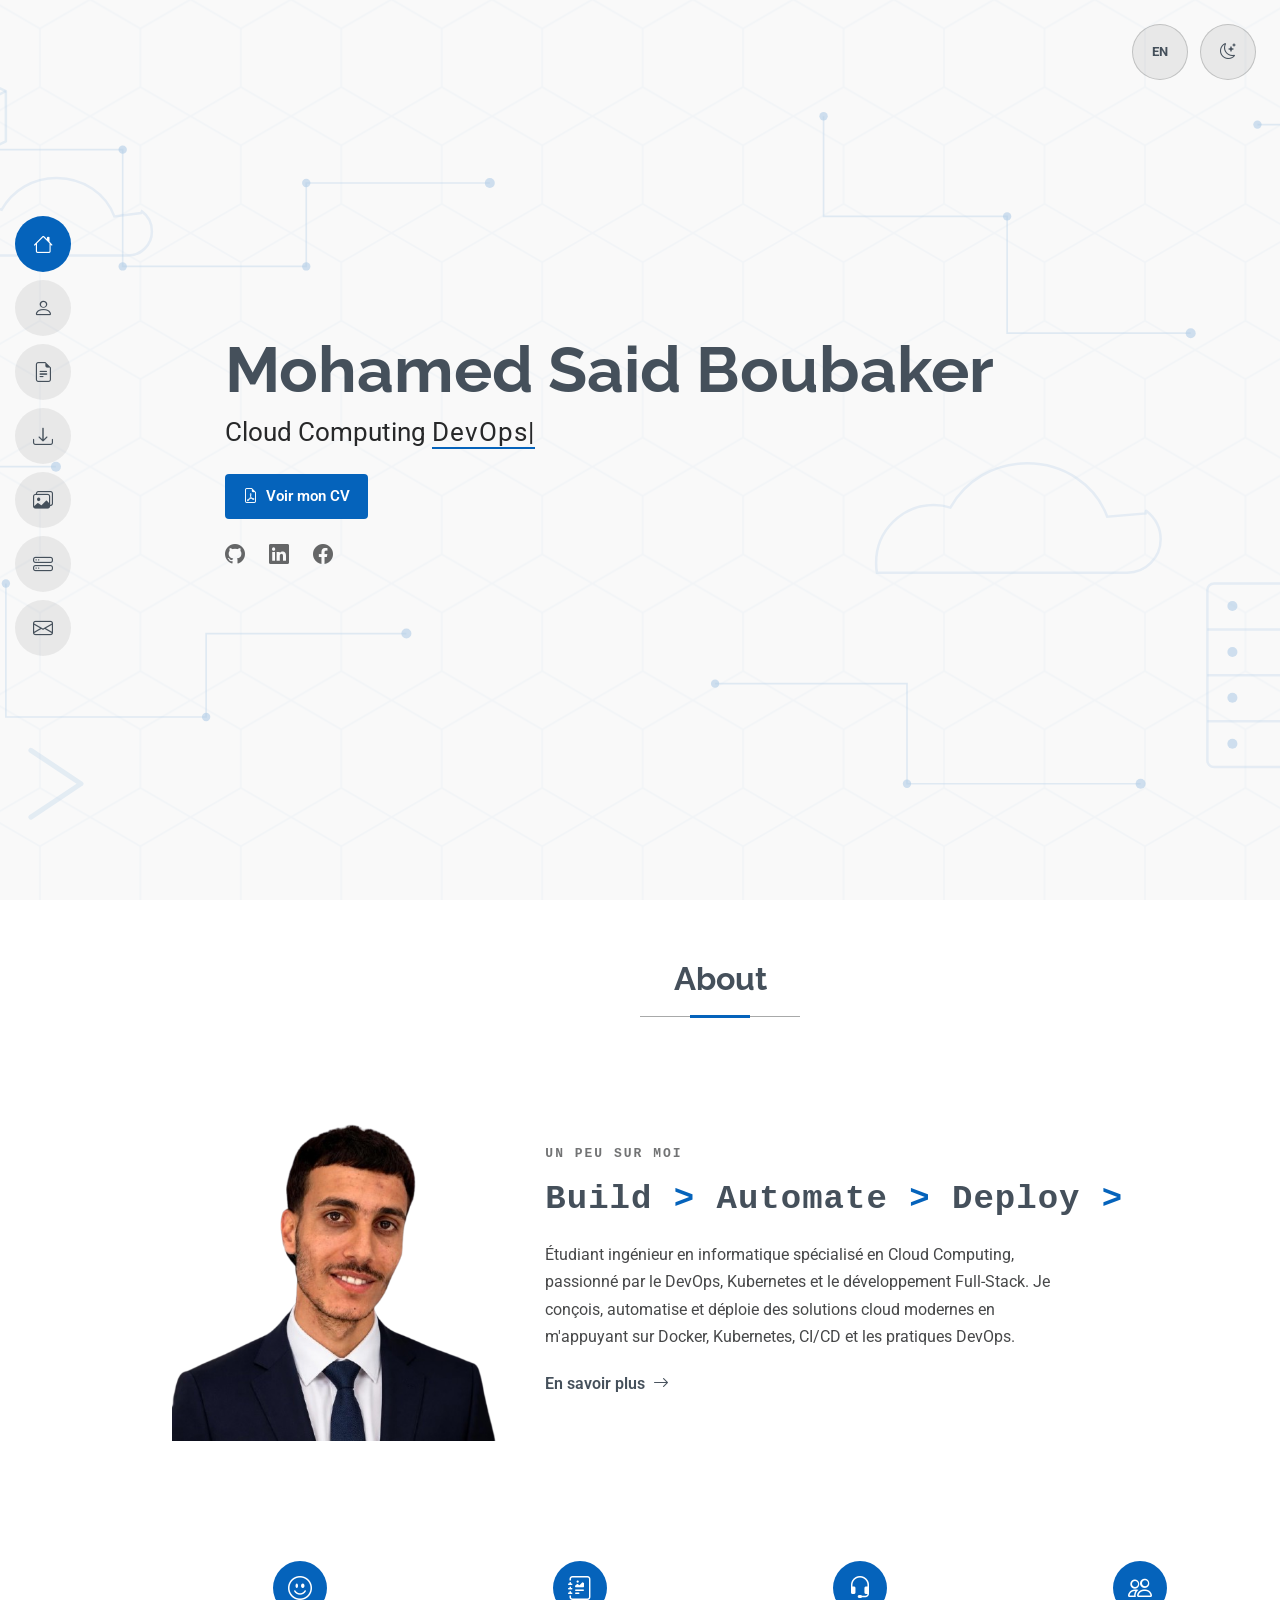
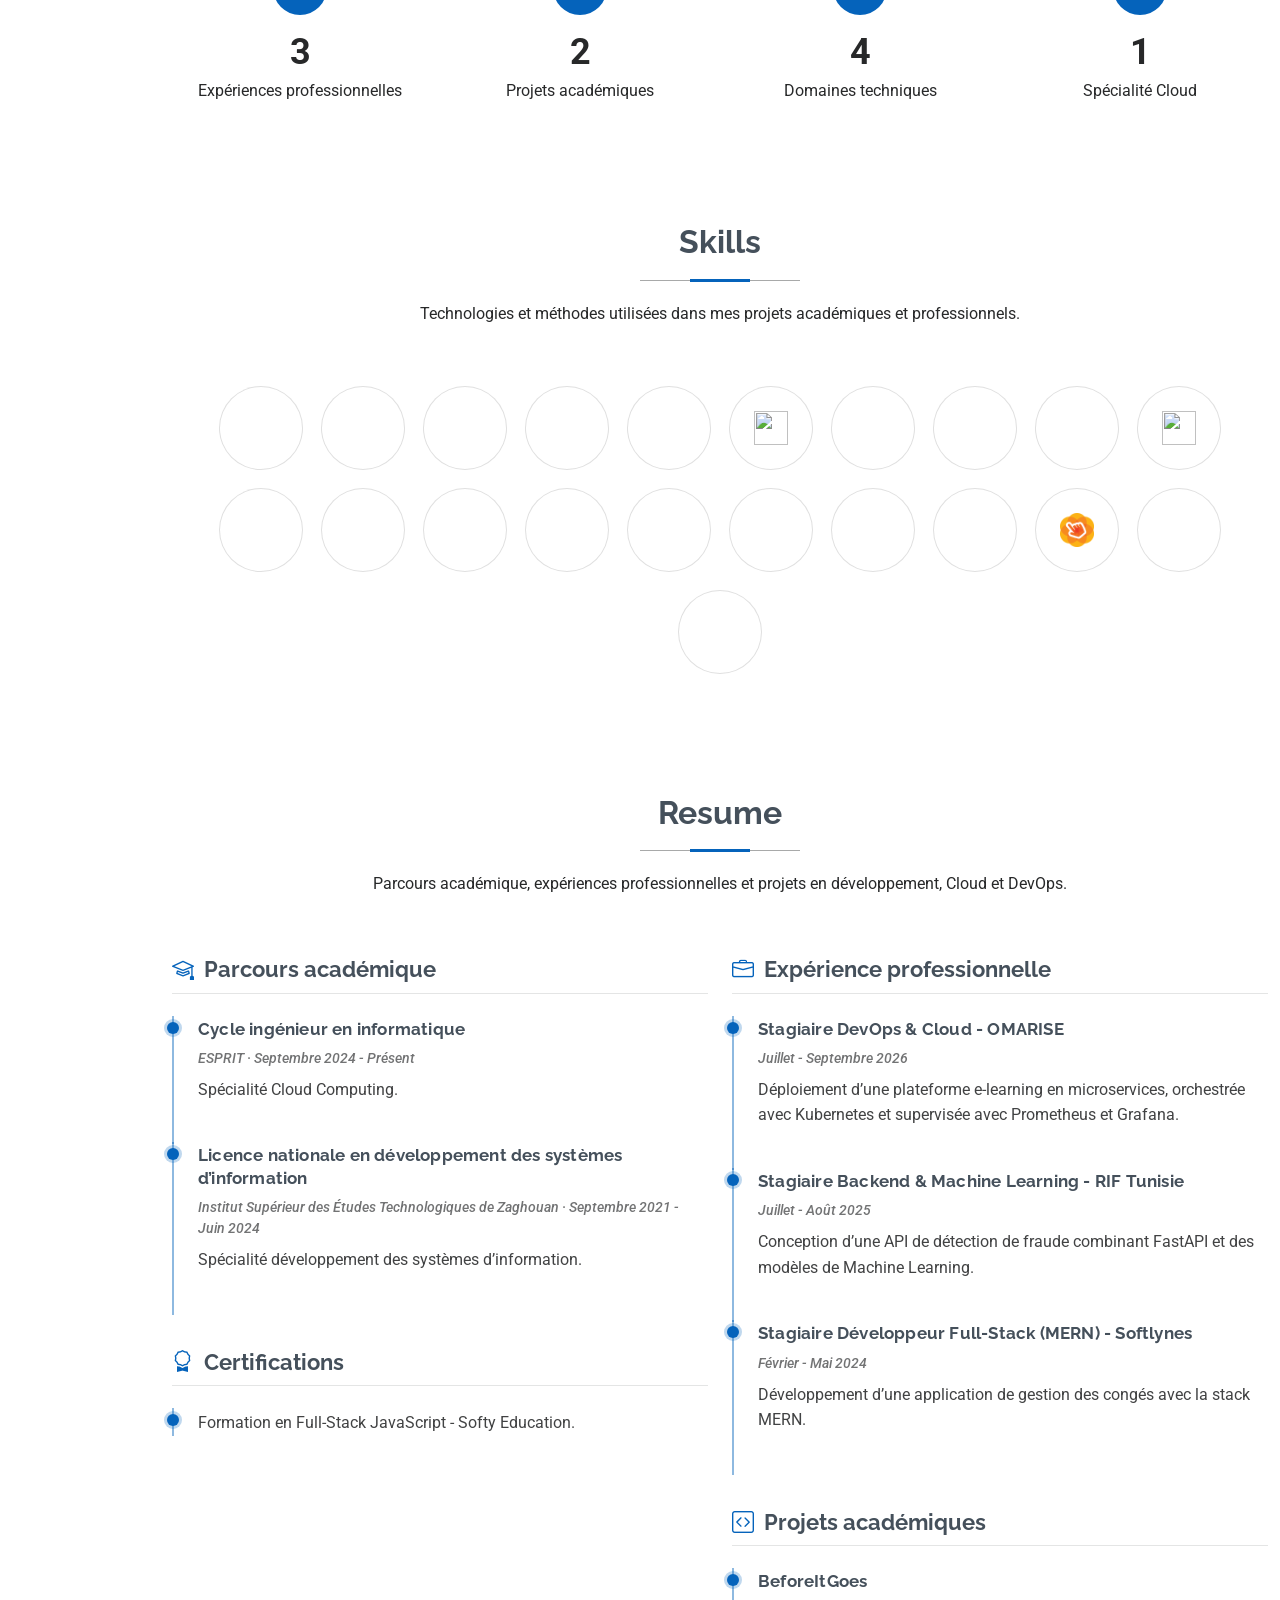
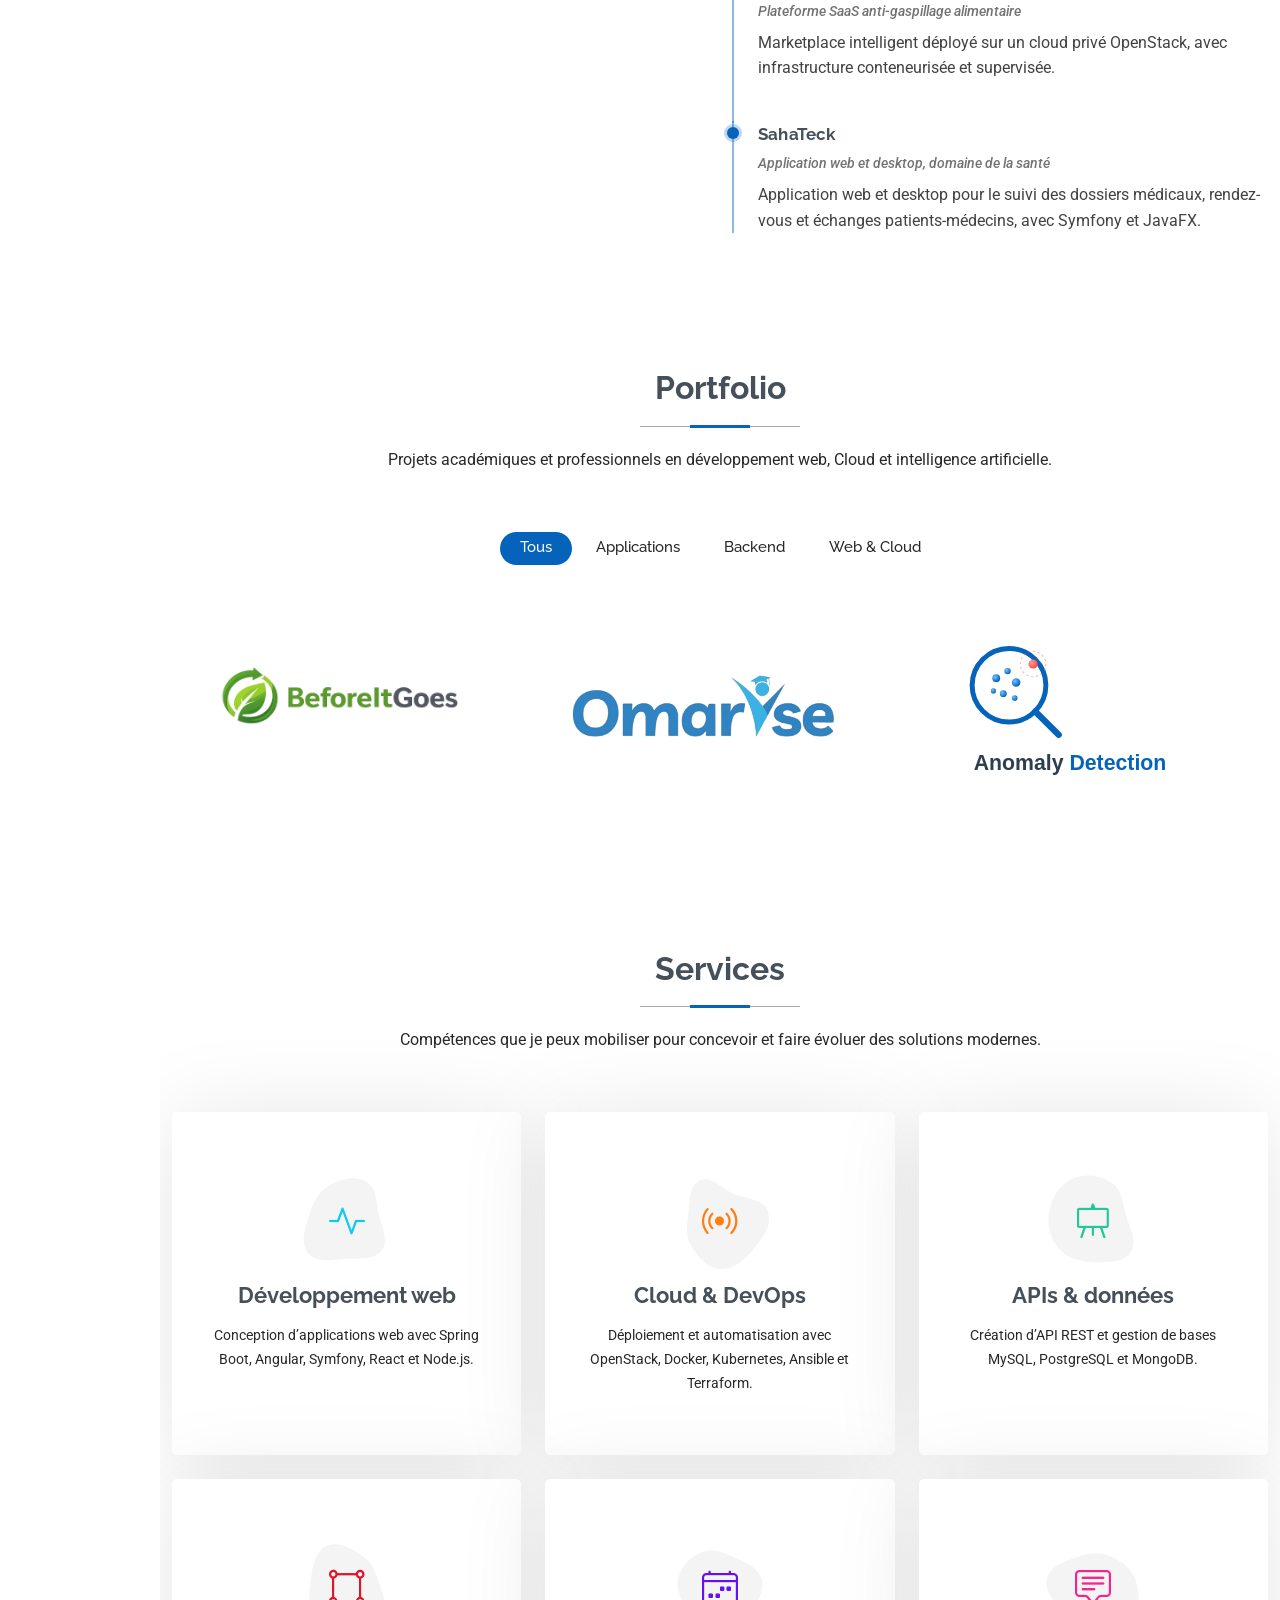
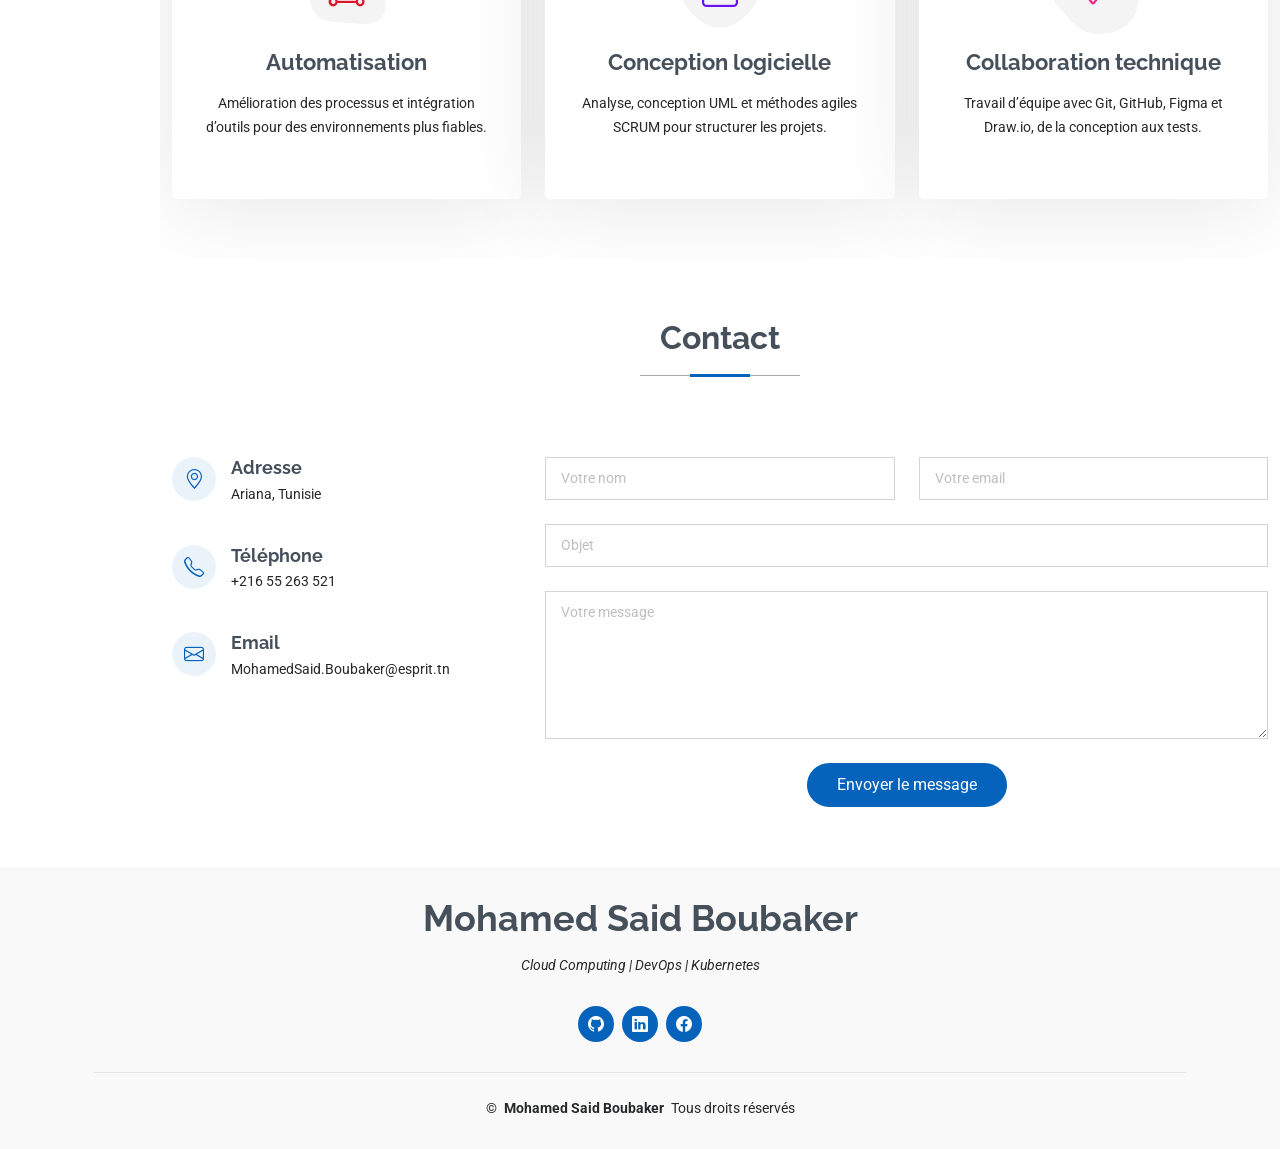
==== index.html @ f9813e0f "Initial portfolio" ====
<!DOCTYPE html>
<html lang="fr">

<head>
  <meta charset="utf-8">
  <meta content="width=device-width, initial-scale=1.0" name="viewport">
  <title>Mohamed Said Boubaker - Cloud Computing &amp; DevOps</title>
  <meta content="" name="description">
  <meta content="" name="keywords">

  <!-- Favicons -->
  <link href="assets/img/favicon.png" rel="icon">
  <link href="assets/img/apple-touch-icon.png" rel="apple-touch-icon">

  <!-- Fonts -->
  <link href="https://fonts.googleapis.com" rel="preconnect">
  <link href="https://fonts.gstatic.com" rel="preconnect" crossorigin>
  <link href="https://fonts.googleapis.com/css2?family=Roboto:ital,wght@0,100;0,300;0,400;0,500;0,700;0,900;1,100;1,300;1,400;1,500;1,700;1,900&family=Poppins:ital,wght@0,100;0,200;0,300;0,400;0,500;0,600;0,700;0,800;0,900;1,100;1,200;1,300;1,400;1,500;1,600;1,700;1,800;1,900&family=Raleway:ital,wght@0,100;0,200;0,300;0,400;0,500;0,600;0,700;0,800;0,900;1,100;1,200;1,300;1,400;1,500;1,600;1,700;1,800;1,900&display=swap" rel="stylesheet">

  <!-- Vendor CSS Files -->
  <link href="assets/vendor/bootstrap/css/bootstrap.min.css" rel="stylesheet">
  <link href="assets/vendor/bootstrap-icons/bootstrap-icons.css" rel="stylesheet">
  <link href="assets/vendor/aos/aos.css" rel="stylesheet">
  <link href="assets/vendor/glightbox/css/glightbox.min.css" rel="stylesheet">
  <link href="https://cdn.jsdelivr.net/gh/devicons/devicon@latest/devicon.min.css" rel="stylesheet">

  <!-- Main CSS File -->
  <link href="assets/css/main.css" rel="stylesheet">

  <!-- =======================================================
  * Template Name: MyResume
  * Template URL: https://bootstrapmade.com/free-html-bootstrap-template-my-resume/
  * Updated: Jun 29 2024 with Bootstrap v5.3.3
  * Author: BootstrapMade.com
  * License: https://bootstrapmade.com/license/
  ======================================================== -->
</head>

<body class="index-page">

  <header id="header" class="header d-flex flex-column justify-content-center">

    <i class="header-toggle d-xl-none bi bi-list"></i>

    <nav id="navmenu" class="navmenu">
      <ul>
        <li><button class="lang-toggle" type="button" aria-label="Switch to English" title="Switch to English">EN</button></li>
        <li><button class="theme-toggle" type="button" aria-label="Activer le mode sombre" title="Mode sombre"><i class="bi bi-moon-stars"></i></button></li>
        <li><a href="#hero" class="active"><i class="bi bi-house navicon"></i><span data-i18n="nav.home">Home</span></a></li>
        <li><a href="#about"><i class="bi bi-person navicon"></i><span data-i18n="nav.about">About</span></a></li>
        <li><a href="#resume"><i class="bi bi-file-earmark-text navicon"></i><span data-i18n="nav.resume">Resume</span></a></li>
        <li><a href="assets/CV-Mohamed-Said-Boubaker.pdf" target="_blank" rel="noopener" aria-label="Ouvrir le CV" data-i18n-aria-label="nav.cv.aria"><i class="bi bi-download navicon"></i><span data-i18n="nav.cv">Mon CV</span></a></li>
        <li><a href="#portfolio"><i class="bi bi-images navicon"></i><span data-i18n="nav.portfolio">Portfolio</span></a></li>
        <li><a href="#services"><i class="bi bi-hdd-stack navicon"></i><span data-i18n="nav.services">Services</span></a></li>
        <li><a href="#contact"><i class="bi bi-envelope navicon"></i><span data-i18n="nav.contact">Contact</span></a></li>
      </ul>
    </nav>

  </header>

  <main class="main">

    <!-- Hero Section -->
    <section id="hero" class="hero section light-background">

      <img src="assets/img/hero-bg.svg" alt="">

      <div class="container" data-aos="zoom-out">
        <div class="row justify-content-center">
          <div class="col-lg-9">
            <h2>Mohamed Said Boubaker</h2>
            <p>Cloud Computing <span class="typed" data-typed-items="DevOps, Kubernetes, Automatisation des infrastructures, Développement web Full-Stack" data-typed-items-en="DevOps, Kubernetes, Infrastructure automation, Full-Stack web development">DevOps</span><span class="typed-cursor typed-cursor--blink" aria-hidden="true"></span></p>
            <a class="cv-link" href="assets/CV-Mohamed-Said-Boubaker.pdf" target="_blank" rel="noopener"><i class="bi bi-file-earmark-pdf"></i> <span data-i18n="hero.cv">Voir mon CV</span></a>
            <div class="social-links">
              <a href="https://github.com/Sa3id-Boubaker" aria-label="GitHub"><i class="bi bi-github"></i></a>
              <a href="https://linkedin.com/in/mohamed-said-boubaker-847859229/" aria-label="LinkedIn"><i class="bi bi-linkedin"></i></a>
              <a href="https://www.facebook.com/mhmd.s.yd.bwbkr/" aria-label="Facebook"><i class="bi bi-facebook"></i></a>
            </div>
          </div>
        </div>
      </div>

    </section><!-- /Hero Section -->

    <!-- About Section -->
    <section id="about" class="about section">

      <!-- Section Title -->
      <div class="container section-title" data-aos="fade-up">
        <h2>About</h2>
      </div><!-- End Section Title -->

      <div class="container" data-aos="fade-up" data-aos-delay="100">

        <div class="row gy-4 justify-content-center">
          <div class="col-lg-4">
            <div class="profile-photo-frame">
              <img src="assets/img/image-Sa3id-removebg-preview.png" class="img-fluid" alt="Mohamed Said Boubaker">
            </div>
          </div>
          <div class="col-lg-8 content">
            <span class="about-eyebrow" data-i18n="about.eyebrow">Un peu sur moi</span>
            <h2 class="hero-command">Build <span class="accent">&gt;</span> Automate <span class="accent">&gt;</span> Deploy <span class="accent">&gt;</span></h2>
            <p class="about-lead" data-i18n="about.lead">
             Étudiant ingénieur en informatique spécialisé en Cloud Computing, passionné par le DevOps, Kubernetes et le développement Full-Stack. Je conçois, automatise et déploie des solutions cloud modernes en m'appuyant sur Docker, Kubernetes, CI/CD et les pratiques DevOps.
            </p>
            <a class="about-more-link" href="#resume"><span data-i18n="about.more">En savoir plus</span> <i class="bi bi-arrow-right"></i></a>
          </div>
        </div>

      </div>

    </section><!-- /About Section -->

    <!-- Stats Section -->
    <section id="stats" class="stats section">

      <div class="container" data-aos="fade-up" data-aos-delay="100">

        <div class="row gy-4">

          <div class="col-lg-3 col-md-6 d-flex flex-column align-items-center">
            <i class="bi bi-emoji-smile"></i>
            <div class="stats-item">
              <span data-purecounter-start="0" data-purecounter-end="3" data-purecounter-duration="1" class="purecounter"></span>
              <p data-i18n="stats.experience">Expériences professionnelles</p>
            </div>
          </div><!-- End Stats Item -->

          <div class="col-lg-3 col-md-6 d-flex flex-column align-items-center">
            <i class="bi bi-journal-richtext"></i>
            <div class="stats-item">
              <span data-purecounter-start="0" data-purecounter-end="2" data-purecounter-duration="1" class="purecounter"></span>
              <p data-i18n="stats.projects">Projets académiques</p>
            </div>
          </div><!-- End Stats Item -->

          <div class="col-lg-3 col-md-6 d-flex flex-column align-items-center">
            <i class="bi bi-headset"></i>
            <div class="stats-item">
              <span data-purecounter-start="0" data-purecounter-end="4" data-purecounter-duration="1" class="purecounter"></span>
              <p data-i18n="stats.domains">Domaines techniques</p>
            </div>
          </div><!-- End Stats Item -->

          <div class="col-lg-3 col-md-6 d-flex flex-column align-items-center">
            <i class="bi bi-people"></i>
            <div class="stats-item">
              <span data-purecounter-start="0" data-purecounter-end="1" data-purecounter-duration="1" class="purecounter"></span>
              <p data-i18n="stats.specialty">Spécialité Cloud</p>
            </div>
          </div><!-- End Stats Item -->

        </div>

      </div>

    </section><!-- /Stats Section -->

    <!-- Skills Section -->
    <section id="skills" class="skills section">

      <!-- Section Title -->
      <div class="container section-title" data-aos="fade-up">
        <h2>Skills</h2>
        <p data-i18n="skills.subtitle">Technologies et méthodes utilisées dans mes projets académiques et professionnels.</p>
      </div><!-- End Section Title -->

      <div class="container" data-aos="fade-up" data-aos-delay="100">

        <div class="skills-cloud">
          <span class="skill-bubble" title="Docker"><i class="devicon-docker-plain colored"></i></span>
          <span class="skill-bubble" title="Kubernetes"><i class="devicon-kubernetes-plain colored"></i></span>
          <span class="skill-bubble" title="OpenStack"><i class="devicon-openstack-plain colored"></i></span>
          <span class="skill-bubble" title="Ansible"><i class="devicon-ansible-plain colored"></i></span>
          <span class="skill-bubble" title="Terraform"><i class="devicon-terraform-plain colored"></i></span>
          <span class="skill-bubble" title="Jenkins"><img src="https://cdn.jsdelivr.net/gh/devicons/devicon@latest/icons/jenkins/jenkins-original.svg" alt=""></span>
          <span class="skill-bubble" title="SonarQube"><i class="devicon-sonarqube-plain colored"></i></span>
          <span class="skill-bubble" title="Prometheus"><i class="devicon-prometheus-original colored"></i></span>
          <span class="skill-bubble" title="Grafana"><i class="devicon-grafana-plain colored"></i></span>
          <span class="skill-bubble" title="Java"><img src="https://cdn.jsdelivr.net/gh/devicons/devicon@latest/icons/java/java-original.svg" alt=""></span>
          <span class="skill-bubble" title="Spring Boot"><i class="devicon-spring-original colored"></i></span>
          <span class="skill-bubble" title="Python"><i class="devicon-python-plain colored"></i></span>
          <span class="skill-bubble" title="FastAPI"><i class="devicon-fastapi-plain colored"></i></span>
          <span class="skill-bubble" title="Angular"><i class="devicon-angularjs-plain colored"></i></span>
          <span class="skill-bubble" title="React.js"><i class="devicon-react-original colored"></i></span>
          <span class="skill-bubble" title="Symfony"><i class="devicon-symfony-original colored"></i></span>
          <span class="skill-bubble" title=".NET"><i class="devicon-dot-net-plain colored"></i></span>
          <span class="skill-bubble" title="Express.js"><i class="devicon-express-original colored"></i></span>
          <span class="skill-bubble" title="JavaFX"><img src="assets/img/tech-icons/scenebuilder.png" alt=""></span>
          <span class="skill-bubble" title="MySQL"><i class="devicon-mysql-plain colored"></i></span>
          <span class="skill-bubble" title="MongoDB"><i class="devicon-mongodb-plain colored"></i></span>
        </div>

      </div>

    </section><!-- /Skills Section -->

    <!-- Resume Section -->
    <section id="resume" class="resume section">
      <div class="container section-title" data-aos="fade-up">
        <h2>Resume</h2>
        <p data-i18n="resume.subtitle">Parcours académique, expériences professionnelles et projets en développement, Cloud et DevOps.</p>
      </div>
      <div class="container">
        <div class="row">
          <div class="col-lg-6" data-aos="fade-up" data-aos-delay="100">
            <h3 class="resume-title"><i class="bi bi-mortarboard"></i> <span data-i18n="resume.education.title">Parcours académique</span></h3>
            <div class="resume-item"><h4 data-i18n="resume.education.item1.title">Cycle ingénieur en informatique</h4><p class="resume-meta">ESPRIT · <span data-i18n="resume.education.item1.meta">Septembre 2024 - Présent</span></p><p data-i18n="resume.education.item1.desc">Spécialité Cloud Computing.</p></div>
            <div class="resume-item"><h4 data-i18n="resume.education.item2.title">Licence nationale en développement des systèmes d’information</h4><p class="resume-meta" data-i18n="resume.education.item2.meta">Institut Supérieur des Études Technologiques de Zaghouan · Septembre 2021 - Juin 2024</p><p data-i18n="resume.education.item2.desc">Spécialité développement des systèmes d’information.</p></div>
            <h3 class="resume-title"><i class="bi bi-award"></i> <span data-i18n="resume.certifications.title">Certifications</span></h3>
            <div class="resume-item"><p data-i18n="resume.certifications.item1">Formation en Full-Stack JavaScript - Softy Education.</p></div>
          </div>
          <div class="col-lg-6" data-aos="fade-up" data-aos-delay="200">
            <h3 class="resume-title"><i class="bi bi-briefcase"></i> <span data-i18n="resume.experience.title">Expérience professionnelle</span></h3>
            <div class="resume-item"><h4 data-i18n="resume.experience.item1.title">Stagiaire DevOps &amp; Cloud - OMARISE</h4><p class="resume-meta" data-i18n="resume.experience.item1.meta">Juillet - Septembre 2026</p><p data-i18n="resume.experience.item1.desc">Déploiement d’une plateforme e-learning en microservices, orchestrée avec Kubernetes et supervisée avec Prometheus et Grafana.</p></div>
            <div class="resume-item"><h4 data-i18n="resume.experience.item2.title">Stagiaire Backend &amp; Machine Learning - RIF Tunisie</h4><p class="resume-meta" data-i18n="resume.experience.item2.meta">Juillet - Août 2025</p><p data-i18n="resume.experience.item2.desc">Conception d’une API de détection de fraude combinant FastAPI et des modèles de Machine Learning.</p></div>
            <div class="resume-item"><h4 data-i18n="resume.experience.item3.title">Stagiaire Développeur Full-Stack (MERN) - Softlynes</h4><p class="resume-meta" data-i18n="resume.experience.item3.meta">Février - Mai 2024</p><p data-i18n="resume.experience.item3.desc">Développement d’une application de gestion des congés avec la stack MERN.</p></div>
            <h3 class="resume-title"><i class="bi bi-code-square"></i> <span data-i18n="resume.academicProjects.title">Projets académiques</span></h3>
            <div class="resume-item"><h4>BeforeItGoes</h4><p class="resume-meta" data-i18n="resume.academicProjects.item1.meta">Plateforme SaaS anti-gaspillage alimentaire</p><p data-i18n="resume.academicProjects.item1.desc">Marketplace intelligent déployé sur un cloud privé OpenStack, avec infrastructure conteneurisée et supervisée.</p></div>
            <div class="resume-item"><h4>SahaTeck</h4><p class="resume-meta" data-i18n="resume.academicProjects.item2.meta">Application web et desktop, domaine de la santé</p><p data-i18n="resume.academicProjects.item2.desc">Application web et desktop pour le suivi des dossiers médicaux, rendez-vous et échanges patients-médecins, avec Symfony et JavaFX.</p></div>
          </div>
        </div>
      </div>
    </section><!-- /Resume Section -->

    <!-- Portfolio Section -->
    <section id="portfolio" class="portfolio section">

      <!-- Section Title -->
      <div class="container section-title" data-aos="fade-up">
        <h2>Portfolio</h2>
        <p data-i18n="portfolio.subtitle">Projets académiques et professionnels en développement web, Cloud et intelligence artificielle.</p>
      </div><!-- End Section Title -->

      <div class="container">

        <ul class="portfolio-filters" data-aos="fade-up" data-aos-delay="100">
          <li data-filter="*" class="filter-active" data-i18n="portfolio.filters.all">Tous</li>
          <li data-filter=".filter-app" data-i18n="portfolio.filters.apps">Applications</li>
          <li data-filter=".filter-product" data-i18n="portfolio.filters.backend">Backend</li>
          <li data-filter=".filter-branding" data-i18n="portfolio.filters.webCloud">Web &amp; Cloud</li>
        </ul><!-- End Portfolio Filters -->

        <div class="portfolio-marquee" data-aos="fade-up" data-aos-delay="200">
        <div class="portfolio-scroll-row">
          <div class="portfolio-item filter-branding project-card-clickable" data-project-url="beforeitgoes.html" role="link" tabindex="0" aria-label="Voir les détails du projet BeforeItGoes" data-i18n-aria-label="portfolio.beforeitgoes.aria">
            <img src="assets/img/projects/beforeitgoes/beforeitgoes-logo.png" class="img-fluid" alt="Logo BeforeItGoes">
            <div class="portfolio-info"><h4>BeforeItGoes</h4><p data-i18n="portfolio.beforeitgoes.desc">Plateforme SaaS contre le gaspillage alimentaire</p><span class="project-tech">OpenStack · Kubernetes · Docker · Ansible</span><a class="project-link" href="https://github.com/aminesellami10/BeforeItGoes" target="_blank" rel="noopener"><i class="bi bi-github"></i> <span data-i18n="portfolio.viewCode">Voir le code</span></a><a class="project-link" href="beforeitgoes.html"><i class="bi bi-arrow-right-circle"></i> <span data-i18n="portfolio.viewDetails">Voir les détails</span></a></div>
          </div>
          <div class="portfolio-item filter-app project-card-clickable" data-project-url="omarise.html" role="link" tabindex="0" aria-label="Voir les détails du projet e-learning OMARISE" data-i18n-aria-label="portfolio.omarise.aria">
            <img src="assets/img/projects/omarise/omarise-logo.png" class="img-fluid project-logo-image" alt="Logo OMARISE">
            <div class="portfolio-info"><h4 data-i18n="portfolio.omarise.title">Plateforme e-learning</h4><p data-i18n="portfolio.omarise.desc">Architecture microservices réalisée chez OMARISE</p><span class="project-tech">Spring Boot · Angular · RabbitMQ · Kubernetes</span><a class="project-link" href="https://github.com/Sa3id-Boubaker/e-learning-frontend" target="_blank" rel="noopener"><i class="bi bi-github"></i> <span data-i18n="portfolio.viewCode">Voir le code</span></a><a class="project-link" href="omarise.html"><i class="bi bi-arrow-right-circle"></i> <span data-i18n="portfolio.viewDetails">Voir les détails</span></a></div>
          </div>
          <div class="portfolio-item filter-product project-card-clickable" data-project-url="detection-anomalies.html" role="link" tabindex="0" aria-label="Voir les détails du projet de détection d’anomalies" data-i18n-aria-label="portfolio.detection.aria">
            <img src="assets/img/projects/detection-anomalies/detection-anomalies-logo.svg" class="img-fluid project-logo-image" alt="Logo Détection d'anomalies">
            <div class="portfolio-info"><h4 data-i18n="portfolio.detection.title">Détection d’anomalies</h4><p data-i18n="portfolio.detection.desc">API REST et modèles Machine Learning</p><span class="project-tech">Python · FastAPI · MySQL · Scikit-learn</span><a class="project-link" href="https://github.com/Sa3id-Boubaker/assurance-ML.git" target="_blank" rel="noopener"><i class="bi bi-github"></i> <span data-i18n="portfolio.viewCode">Voir le code</span></a><a class="project-link" href="detection-anomalies.html"><i class="bi bi-arrow-right-circle"></i> <span data-i18n="portfolio.viewDetails">Voir les détails</span></a></div>
          </div>
          <div class="portfolio-item filter-app project-card-clickable" data-project-url="leavemetry.html" role="link" tabindex="0" aria-label="Voir les détails du projet Leavemetry" data-i18n-aria-label="portfolio.leavemetry.aria">
            <img src="assets/img/projects/leavemetry/leavemetry-logo.png" class="img-fluid project-logo-image leavemetry-logo-mark" alt="Logo Leavemetry">
            <div class="portfolio-info"><h4 data-i18n="portfolio.leavemetry.title">Gestion des congés</h4><p data-i18n="portfolio.leavemetry.desc">Application web de gestion RH</p><span class="project-tech">MongoDB · Express.js · React · Node.js</span><span class="project-link"><i class="bi bi-lock-fill"></i> <span data-i18n="portfolio.privateProject">Projet privé</span></span><a class="project-link" href="leavemetry.html"><i class="bi bi-arrow-right-circle"></i> <span data-i18n="portfolio.viewDetails">Voir les détails</span></a></div>
          </div>
          <div class="portfolio-item filter-app project-card-clickable" data-project-url="sahatech.html" role="link" tabindex="0" aria-label="Voir les détails du projet SahaTech" data-i18n-aria-label="portfolio.sahatech.aria">
            <img src="assets/img/projects/sahatech/sahatech-logo.png" class="img-fluid project-logo-image" alt="Logo SahaTech">
            <div class="portfolio-info"><h4>SahaTeck</h4><p data-i18n="portfolio.sahatech.desc">Application web et desktop dans le domaine de la santé</p><span class="project-tech">Symfony · JavaFX · MySQL</span><span class="project-link"><i class="bi bi-github"></i> <a href="https://github.com/Sa3id-Boubaker/PI_Dev_Soul_Of_cinder" target="_blank" rel="noopener" data-i18n="portfolio.codeWeb">Code web</a> · <a href="https://github.com/nour-houda-melkii/Pi_Dev_JavaFX" target="_blank" rel="noopener" data-i18n="portfolio.codeDesktop">Code desktop</a></span><a class="project-link" href="sahatech.html"><i class="bi bi-arrow-right-circle"></i> <span data-i18n="portfolio.viewDetails">Voir les détails</span></a></div>
          </div>
          <div class="portfolio-item filter-branding" data-project-url="beforeitgoes.html" aria-hidden="true" tabindex="-1">
            <img src="assets/img/projects/beforeitgoes/beforeitgoes-logo.png" class="img-fluid" alt="">
            <div class="portfolio-info"><h4>BeforeItGoes</h4><p data-i18n="portfolio.beforeitgoes.desc">Plateforme SaaS contre le gaspillage alimentaire</p><span class="project-tech">OpenStack · Kubernetes · Docker · Ansible</span></div>
          </div>
          <div class="portfolio-item filter-app" data-project-url="omarise.html" aria-hidden="true" tabindex="-1">
            <img src="assets/img/projects/omarise/omarise-logo.png" class="img-fluid project-logo-image" alt="">
            <div class="portfolio-info"><h4 data-i18n="portfolio.omarise.title">Plateforme e-learning</h4><p data-i18n="portfolio.omarise.desc">Architecture microservices réalisée chez OMARISE</p><span class="project-tech">Spring Boot · Angular · RabbitMQ · Kubernetes</span></div>
          </div>
          <div class="portfolio-item filter-product" data-project-url="detection-anomalies.html" aria-hidden="true" tabindex="-1">
            <img src="assets/img/projects/detection-anomalies/detection-anomalies-logo.svg" class="img-fluid project-logo-image" alt="">
            <div class="portfolio-info"><h4 data-i18n="portfolio.detection.title">Détection d’anomalies</h4><p data-i18n="portfolio.detection.desc">API REST et modèles Machine Learning</p><span class="project-tech">Python · FastAPI · MySQL · Scikit-learn</span></div>
          </div>
          <div class="portfolio-item filter-app" data-project-url="leavemetry.html" aria-hidden="true" tabindex="-1">
            <img src="assets/img/projects/leavemetry/leavemetry-logo.png" class="img-fluid project-logo-image leavemetry-logo-mark" alt="">
            <div class="portfolio-info"><h4 data-i18n="portfolio.leavemetry.title">Gestion des congés</h4><p data-i18n="portfolio.leavemetry.desc">Application web de gestion RH</p><span class="project-tech">MongoDB · Express.js · React · Node.js</span></div>
          </div>
          <div class="portfolio-item filter-app" data-project-url="sahatech.html" aria-hidden="true" tabindex="-1">
            <img src="assets/img/projects/sahatech/sahatech-logo.png" class="img-fluid project-logo-image" alt="">
            <div class="portfolio-info"><h4>SahaTeck</h4><p data-i18n="portfolio.sahatech.desc">Application web et desktop dans le domaine de la santé</p><span class="project-tech">Symfony · JavaFX · MySQL</span></div>
          </div>
        </div>
        </div><!-- End Portfolio Row -->

      </div>

    </section><!-- /Portfolio Section -->

    <!-- Services Section -->
    <section id="services" class="services section">

      <!-- Section Title -->
      <div class="container section-title" data-aos="fade-up">
        <h2>Services</h2>
        <p data-i18n="services.subtitle">Compétences que je peux mobiliser pour concevoir et faire évoluer des solutions modernes.</p>
      </div><!-- End Section Title -->

      <div class="container">

        <div class="row gy-4">

          <div class="col-lg-4 col-md-6" data-aos="fade-up" data-aos-delay="100">
            <div class="service-item item-cyan position-relative">
              <div class="icon">
                <svg width="100" height="100" viewBox="0 0 600 600" xmlns="http://www.w3.org/2000/svg">
                  <path stroke="none" stroke-width="0" fill="#f5f5f5" d="M300,521.0016835830174C376.1290562159157,517.8887921683347,466.0731472004068,529.7835943286574,510.70327084640275,468.03025145048787C554.3714126377745,407.6079735673963,508.03601936045806,328.9844924480964,491.2728898941984,256.3432110539036C474.5976632858925,184.082847569629,479.9380746630129,96.60480741107993,416.23090153303,58.64404602377083C348.86323505073057,18.502131276798302,261.93793281208167,40.57373210992963,193.5410806939664,78.93577620505333C130.42746243093433,114.334589627462,98.30271207620316,179.96522072025542,76.75703585869454,249.04625023123273C51.97151888228291,328.5150500222984,13.704378332031375,421.85034740162234,66.52175969318436,486.19268352777647C119.04800174914682,550.1803526380478,217.28368757567262,524.383925680826,300,521.0016835830174"></path>
                </svg>
                <i class="bi bi-activity"></i>
              </div>
              <a href="#" class="stretched-link">
                <h3 data-i18n="services.webdev.title">Développement web</h3>
              </a>
              <p data-i18n="services.webdev.desc">Conception d’applications web avec Spring Boot, Angular, Symfony, React et Node.js.</p>
            </div>
          </div><!-- End Service Item -->

          <div class="col-lg-4 col-md-6" data-aos="fade-up" data-aos-delay="200">
            <div class="service-item item-orange position-relative">
              <div class="icon">
                <svg width="100" height="100" viewBox="0 0 600 600" xmlns="http://www.w3.org/2000/svg">
                  <path stroke="none" stroke-width="0" fill="#f5f5f5" d="M300,582.0697525312426C382.5290701553225,586.8405444964366,449.9789794690241,525.3245884688669,502.5850820975895,461.55621195738473C556.606425686781,396.0723002908107,615.8543463187945,314.28637112970534,586.6730223649479,234.56875336149918C558.9533121215079,158.8439757836574,454.9685369536778,164.00468322053177,381.49747125262974,130.76875717737553C312.15926192815925,99.40240125094834,248.97055460311594,18.661163978235184,179.8680185752513,50.54337015887873C110.5421016452524,82.52863877960104,119.82277516462835,180.83849132639028,109.12597500060166,256.43424936330496C100.08760227029461,320.3096726198365,92.17705696193138,384.0621239912766,124.79988738764834,439.7174275375508C164.83382741302287,508.01625554203684,220.96474134820875,577.5009287672846,300,582.0697525312426"></path>
                </svg>
                <i class="bi bi-broadcast"></i>
              </div>
              <a href="#" class="stretched-link">
                <h3>Cloud &amp; DevOps</h3>
              </a>
              <p data-i18n="services.cloud.desc">Déploiement et automatisation avec OpenStack, Docker, Kubernetes, Ansible et Terraform.</p>
            </div>
          </div><!-- End Service Item -->

          <div class="col-lg-4 col-md-6" data-aos="fade-up" data-aos-delay="300">
            <div class="service-item item-teal position-relative">
              <div class="icon">
                <svg width="100" height="100" viewBox="0 0 600 600" xmlns="http://www.w3.org/2000/svg">
                  <path stroke="none" stroke-width="0" fill="#f5f5f5" d="M300,541.5067337569781C382.14930387511276,545.0595476570109,479.8736841581634,548.3450877840088,526.4010558755058,480.5488172755941C571.5218469581645,414.80211281144784,517.5187510058486,332.0715597781072,496.52539010469104,255.14436215662573C477.37192572678356,184.95920475031193,473.57363656557914,105.61284051026155,413.0603344069578,65.22779650032875C343.27470386102294,18.654635553484475,251.2091493199835,5.337323636656869,175.0934190732945,40.62881213300186C97.87086631185822,76.43348514350839,51.98124368387456,156.15599469081315,36.44837278890362,239.84606092416172C21.716077023791087,319.22268207091537,43.775223500013084,401.1760424656574,96.891909868211,461.97329694683043C147.22146801428983,519.5804099606455,223.5754009179313,538.201503339737,300,541.5067337569781"></path>
                </svg>
                <i class="bi bi-easel"></i>
              </div>
              <a href="#" class="stretched-link">
                <h3 data-i18n="services.apis.title">APIs &amp; données</h3>
              </a>
              <p data-i18n="services.apis.desc">Création d’API REST et gestion de bases MySQL, PostgreSQL et MongoDB.</p>
            </div>
          </div><!-- End Service Item -->

          <div class="col-lg-4 col-md-6" data-aos="fade-up" data-aos-delay="400">
            <div class="service-item item-red position-relative">
              <div class="icon">
                <svg width="100" height="100" viewBox="0 0 600 600" xmlns="http://www.w3.org/2000/svg">
                  <path stroke="none" stroke-width="0" fill="#f5f5f5" d="M300,503.46388370962813C374.79870501325706,506.71871716319447,464.8034551963731,527.1746412648533,510.4981551193396,467.86667711651364C555.9287308511215,408.9015244558933,512.6030010748507,327.5744911775523,490.211057578863,256.5855673507754C471.097692560561,195.9906835881958,447.69079081568157,138.11976852964426,395.19560036434837,102.3242989838813C329.3053358748298,57.3949838291264,248.02791733380457,8.279543830951368,175.87071277845988,42.242879143198664C103.41431057327972,76.34704239035025,93.79494320519305,170.9812938413882,81.28167332365135,250.07896920659033C70.17666984294237,320.27484674793965,64.84698225790005,396.69656628748305,111.28512138212992,450.4950937839243C156.20124167950087,502.5303643271138,231.32542653798444,500.4755392045468,300,503.46388370962813"></path>
                </svg>
                <i class="bi bi-bounding-box-circles"></i>
              </div>
              <a href="#" class="stretched-link">
                <h3 data-i18n="services.automation.title">Automatisation</h3>
              </a>
              <p data-i18n="services.automation.desc">Amélioration des processus et intégration d’outils pour des environnements plus fiables.</p>
              <a href="#" class="stretched-link"></a>
            </div>
          </div><!-- End Service Item -->

          <div class="col-lg-4 col-md-6" data-aos="fade-up" data-aos-delay="500">
            <div class="service-item item-indigo position-relative">
              <div class="icon">
                <svg width="100" height="100" viewBox="0 0 600 600" xmlns="http://www.w3.org/2000/svg">
                  <path stroke="none" stroke-width="0" fill="#f5f5f5" d="M300,532.3542879108572C369.38199826031484,532.3153073249985,429.10787420159085,491.63046689027357,474.5244479745417,439.17860296908856C522.8885846962883,383.3225815378663,569.1668002868075,314.3205725914397,550.7432151929288,242.7694973846089C532.6665558377875,172.5657663291529,456.2379748765914,142.6223662098291,390.3689995646985,112.34683881706744C326.66090330228417,83.06452184765237,258.84405631176094,53.51806209861945,193.32584062364296,78.48882559362697C121.61183558270385,105.82097193414197,62.805066853699245,167.19869350419734,48.57481801355237,242.6138429142374C34.843463184063346,315.3850353017275,76.69343916112496,383.4422959591041,125.22947124332185,439.3748458443577C170.7312796277747,491.8107796887764,230.57421082200815,532.3932930995766,300,532.3542879108572"></path>
                </svg>
                <i class="bi bi-calendar4-week icon"></i>
              </div>
              <a href="#" class="stretched-link">
                <h3 data-i18n="services.design.title">Conception logicielle</h3>
              </a>
              <p data-i18n="services.design.desc">Analyse, conception UML et méthodes agiles SCRUM pour structurer les projets.</p>
              <a href="#" class="stretched-link"></a>
            </div>
          </div><!-- End Service Item -->

          <div class="col-lg-4 col-md-6" data-aos="fade-up" data-aos-delay="600">
            <div class="service-item item-pink position-relative">
              <div class="icon">
                <svg width="100" height="100" viewBox="0 0 600 600" xmlns="http://www.w3.org/2000/svg">
                  <path stroke="none" stroke-width="0" fill="#f5f5f5" d="M300,566.797414625762C385.7384707136149,576.1784315230908,478.7894351017131,552.8928747891023,531.9192734346935,484.94944893311C584.6109503024035,417.5663521118492,582.489472248146,322.67544863468447,553.9536738515405,242.03673114598146C529.1557734026468,171.96086150256528,465.24506316201064,127.66468636344209,395.9583748389544,100.7403814666027C334.2173773831606,76.7482773500951,269.4350130405921,84.62216499799875,207.1952322260088,107.2889140133804C132.92018162631612,134.33871894543012,41.79353780512637,160.00259165414826,22.644507872594943,236.69541883565114C3.319112789854554,314.0945973066697,72.72355303640163,379.243833228382,124.04198916343866,440.3218312028393C172.9286146004772,498.5055451809895,224.45579914871206,558.5317968840102,300,566.797414625762"></path>
                </svg>
                <i class="bi bi-chat-square-text"></i>
              </div>
              <a href="#" class="stretched-link">
                <h3 data-i18n="services.collab.title">Collaboration technique</h3>
              </a>
              <p data-i18n="services.collab.desc">Travail d’équipe avec Git, GitHub, Figma et Draw.io, de la conception aux tests.</p>
              <a href="#" class="stretched-link"></a>
            </div>
          </div><!-- End Service Item -->

        </div>

      </div>

    </section><!-- /Services Section -->

    <!-- Contact Section -->
    <section id="contact" class="contact section">

      <!-- Section Title -->
      <div class="container section-title" data-aos="fade-up">
        <h2>Contact</h2>
      </div><!-- End Section Title -->

      <div class="container" data-aos="fade" data-aos-delay="100">

        <div class="row gy-4">

          <div class="col-lg-4">
            <div class="info-item d-flex" data-aos="fade-up" data-aos-delay="200">
              <i class="bi bi-geo-alt flex-shrink-0"></i>
              <div>
                <h3 data-i18n="contact.address.title">Adresse</h3>
                <p data-i18n="contact.address.value">Ariana, Tunisie</p>
              </div>
            </div><!-- End Info Item -->

            <div class="info-item d-flex" data-aos="fade-up" data-aos-delay="300">
              <i class="bi bi-telephone flex-shrink-0"></i>
              <div>
                <h3 data-i18n="contact.phone.title">Téléphone</h3>
                <p>+216 55 263 521</p>
              </div>
            </div><!-- End Info Item -->

            <div class="info-item d-flex" data-aos="fade-up" data-aos-delay="400">
              <i class="bi bi-envelope flex-shrink-0"></i>
              <div>
                <h3>Email</h3>
                <p>MohamedSaid.Boubaker@esprit.tn</p>
              </div>
            </div><!-- End Info Item -->

          </div>

          <div class="col-lg-8">
            <form action="https://formspree.io/f/mjykeezq" method="post" class="php-email-form" data-aos="fade-up" data-aos-delay="200">
              <div class="row gy-4">

                <div class="col-md-6">
                  <input type="text" name="name" class="form-control" placeholder="Votre nom" data-i18n-placeholder="contact.form.name" required="">
                </div>

                <div class="col-md-6 ">
                  <input type="email" class="form-control" name="email" placeholder="Votre email" data-i18n-placeholder="contact.form.email" required="">
                </div>

                <div class="col-md-12">
                  <input type="text" class="form-control" name="_subject" placeholder="Objet" data-i18n-placeholder="contact.form.subject" required="">
                </div>

                <div class="col-md-12">
                  <textarea class="form-control" name="message" rows="6" placeholder="Votre message" data-i18n-placeholder="contact.form.message" required=""></textarea>
                </div>

                <div class="col-md-12 text-center">
                  <div class="loading" data-i18n="contact.form.loading">Envoi en cours</div>

                  <button type="submit" data-i18n="contact.form.submit">Envoyer le message</button>
                </div>

              </div>
            </form>

            <!-- Contact Success Modal -->
            <div class="modal fade" id="contactSuccessModal" tabindex="-1" aria-labelledby="contactSuccessModalLabel" aria-hidden="true">
              <div class="modal-dialog modal-dialog-centered">
                <div class="modal-content contact-success-modal">
                  <div class="modal-body text-center">
                    <div class="contact-success-icon"><i class="bi bi-check-lg"></i></div>
                    <h3 id="contactSuccessModalLabel" data-i18n="contact.modal.success.title">Message envoyé !</h3>
                    <p data-i18n="contact.modal.success.text">Merci de m'avoir contacté. Je vous répondrai dans les plus brefs délais.</p>
                    <button type="button" class="btn-close-modal" data-bs-dismiss="modal" data-i18n="contact.modal.close">Fermer</button>
                  </div>
                </div>
              </div>
            </div>

            <!-- Contact Error Modal -->
            <div class="modal fade" id="contactErrorModal" tabindex="-1" aria-labelledby="contactErrorModalLabel" aria-hidden="true">
              <div class="modal-dialog modal-dialog-centered">
                <div class="modal-content contact-error-modal">
                  <div class="modal-body text-center">
                    <div class="contact-error-icon"><i class="bi bi-exclamation-lg"></i></div>
                    <h3 id="contactErrorModalLabel" data-i18n="contact.modal.error.title">Une erreur est survenue</h3>
                    <p class="contact-error-text" data-i18n="contact.modal.error.text">Une erreur est survenue lors de l'envoi du message.</p>
                    <button type="button" class="btn-close-modal btn-close-modal-error" data-bs-dismiss="modal" data-i18n="contact.modal.close">Fermer</button>
                  </div>
                </div>
              </div>
            </div>
          </div><!-- End Contact Form -->

        </div>

      </div>

    </section><!-- /Contact Section -->

  </main>

  <footer id="footer" class="footer position-relative light-background">
    <div class="container">
      <h3 class="sitename">Mohamed Said Boubaker</h3>
      <p>Cloud Computing | DevOps | Kubernetes</p>
      <div class="social-links d-flex justify-content-center">
        <a href="https://github.com/mohamedSaid01" aria-label="GitHub"><i class="bi bi-github"></i></a>
        <a href="https://linkedin.com/in/mohamed-said-boubaker-847859229/" aria-label="LinkedIn"><i class="bi bi-linkedin"></i></a>
        <a href="https://www.facebook.com/mhmd.s.yd.bwbkr/" aria-label="Facebook"><i class="bi bi-facebook"></i></a>
      </div>
      <div class="container">
        <div class="copyright">
          <span>©</span> <strong class="px-1 sitename">Mohamed Said Boubaker</strong> <span data-i18n="footer.rights">Tous droits réservés</span>
        </div>
      </div>
    </div>
  </footer>

  <!-- Scroll Top -->
  <a href="#" id="scroll-top" class="scroll-top d-flex align-items-center justify-content-center"><i class="bi bi-arrow-up-short"></i></a>

  <!-- Preloader -->
  <div id="preloader"></div>

  <!-- Vendor JS Files -->
  <script src="assets/vendor/bootstrap/js/bootstrap.bundle.min.js"></script>
  <script src="assets/js/contact-form.js"></script>
  <script src="assets/vendor/aos/aos.js"></script>
  <script src="assets/vendor/typed.js/typed.umd.js"></script>
  <script src="assets/vendor/purecounter/purecounter_vanilla.js"></script>
  <script src="assets/vendor/waypoints/noframework.waypoints.js"></script>
  <script src="assets/vendor/glightbox/js/glightbox.min.js"></script>
  <script src="assets/js/translations.js"></script>

  <!-- Main JS File -->
  <script src="assets/js/main.js"></script>

</body>

</html>
---- assets/css/main.css ----
/**
* Template Name: MyResume
* Template URL: https://bootstrapmade.com/free-html-bootstrap-template-my-resume/
* Updated: Jun 29 2024 with Bootstrap v5.3.3
* Author: BootstrapMade.com
* License: https://bootstrapmade.com/license/
*/

/*--------------------------------------------------------------
# Font & Color Variables
# Help: https://bootstrapmade.com/color-system/
--------------------------------------------------------------*/
/* Fonts */
 :root {
  --default-font: "Roboto",  system-ui, -apple-system, "Segoe UI", Roboto, "Helvetica Neue", Arial, "Noto Sans", "Liberation Sans", sans-serif, "Apple Color Emoji", "Segoe UI Emoji", "Segoe UI Symbol", "Noto Color Emoji";
  --heading-font: "Raleway",  sans-serif;
  --nav-font: "Poppins",  sans-serif;
}

/* Global Colors - The following color variables are used throughout the website. Updating them here will change the color scheme of the entire website */
:root { 
  --background-color: #ffffff; /* Background color for the entire website, including individual sections */
  --default-color: #272829; /* Default color used for the majority of the text content across the entire website */
  --heading-color: #45505b; /* Color for headings, subheadings and title throughout the website */
  --accent-color: #0563bb; /* Accent color for links, icons and progress indicators */
  --surface-color: #ffffff; /* Surface color for cards and panels */
  --contrast-color: #ffffff; /* Contrast color for text, ensuring readability against backgrounds of accent, heading, or default colors. */
}

/* Nav Menu Colors - The following color variables are used specifically for the navigation menu. They are separate from the global colors to allow for more customization options */
:root {
  --nav-color: #45505b;  /* The default color of the main navmenu links */
  --nav-hover-color: #0563bb; /* Applied to main navmenu links when they are hovered over or active */
  --nav-mobile-background-color: #ffffff; /* Used as the background color for mobile navigation menu */
  --nav-dropdown-background-color: #ffffff; /* Used as the background color for dropdown items that appear when hovering over primary navigation items */
  --nav-dropdown-color: #212529; /* Used for navigation links of the dropdown items in the navigation menu. */
  --nav-dropdown-hover-color: #0563bb; /* Similar to --nav-hover-color, this color is applied to dropdown navigation links when they are hovered over. */
}

/* Color Presets - These classes override global colors when applied to any section or element, providing reuse of the sam color scheme. */

.light-background {
  --background-color: #f9f9f9;
  --surface-color: #ffffff;
}

.dark-background {
  --background-color: #060606;
  --default-color: #ffffff;
  --heading-color: #ffffff;
  --surface-color: #252525;
  --contrast-color: #ffffff;
}

body.dark-mode {
  --background-color: #101820;
  --default-color: #e8edf2;
  --heading-color: #f7fafc;
  --accent-color: #58b8ff;
  --surface-color: #17232d;
  --contrast-color: #ffffff;
  --nav-color: #d4dde5;
  --nav-hover-color: #8bd0ff;
  --nav-mobile-background-color: #101820;
  --nav-dropdown-background-color: #17232d;
  --nav-dropdown-color: #e8edf2;
  --nav-dropdown-hover-color: #8bd0ff;
}

body.dark-mode .light-background {
  --background-color: #101820;
  --surface-color: #17232d;
}

body.dark-mode .hero img {
  opacity: 1;
}

/* Smooth scroll */
:root {
  scroll-behavior: smooth;
}

/*--------------------------------------------------------------
# General Styling & Shared Classes
--------------------------------------------------------------*/
body {
  color: var(--default-color);
  background-color: var(--background-color);
  font-family: var(--default-font);
}

a {
  color: var(--accent-color);
  text-decoration: none;
  transition: 0.3s;
}

a:hover {
  color: color-mix(in srgb, var(--accent-color), transparent 25%);
  text-decoration: none;
}

h1,
h2,
h3,
h4,
h5,
h6 {
  color: var(--heading-color);
  font-family: var(--heading-font);
}

/* PHP Email Form Messages
------------------------------*/
.php-email-form .error-message {
  display: none;
  color: #842029;
  background: #f8d7da;
  border: 1px solid #f1aeb5;
  border-left: 4px solid #dc3545;
  border-radius: 8px;
  text-align: left;
  padding: 14px 18px;
  margin-bottom: 24px;
  font-weight: 600;
}

.php-email-form .sent-message {
  display: none;
  color: #0f5132;
  background: #d1f4e0;
  border: 1px solid #a3e9c3;
  border-left: 4px solid #059652;
  border-radius: 8px;
  text-align: left;
  padding: 14px 18px;
  margin-bottom: 24px;
  font-weight: 600;
}

.php-email-form .error-message i,
.php-email-form .sent-message i {
  margin-right: 8px;
}

.php-email-form .loading {
  display: none;
  background: var(--surface-color);
  border: 1px solid color-mix(in srgb, var(--default-color), transparent 88%);
  border-radius: 8px;
  text-align: center;
  padding: 14px 18px;
  margin-bottom: 24px;
}

.php-email-form .loading:before {
  content: "";
  display: inline-block;
  border-radius: 50%;
  width: 24px;
  height: 24px;
  margin: 0 10px -6px 0;
  border: 3px solid var(--accent-color);
  border-top-color: var(--surface-color);
  animation: php-email-form-loading 1s linear infinite;
}

@keyframes php-email-form-loading {
  0% {
    transform: rotate(0deg);
  }

  100% {
    transform: rotate(360deg);
  }
}

/*--------------------------------------------------------------
# Global Header
--------------------------------------------------------------*/
.header {
  color: var(--default-color);
  position: fixed;
  top: 0;
  left: 0;
  bottom: 0;
  padding: 0 15px;
  transition: all ease-in-out 0.3s;
  overflow-y: auto;
  z-index: 997;
  min-width: 200px;
}

@media (max-width: 1199px) {
  .header {
    background-color: var(--background-color);
    border-right: 1px solid color-mix(in srgb, var(--default-color), transparent 90%);
    width: 300px;
    left: -100%;
  }
}

@media (min-width: 1200px) and (max-width: 1600px) {
  .header~main {
    margin-left: 160px;
  }

  .header~main .hero {
    margin-left: -160px;
    width: 100vw;
  }
}

.header.header-show {
  left: 0;
}

.header .header-toggle {
  color: var(--contrast-color);
  background-color: var(--accent-color);
  font-size: 22px;
  display: flex;
  align-items: center;
  justify-content: center;
  width: 40px;
  height: 40px;
  border-radius: 50%;
  cursor: pointer;
  position: fixed;
  top: 15px;
  right: 15px;
  z-index: 9999;
  transition: background-color 0.3s;
}

.header .header-toggle:hover {
  color: var(--contrast-color);
  background-color: color-mix(in srgb, var(--accent-color) 90%, white 15%);
}

/*--------------------------------------------------------------
# Navigation Menu
--------------------------------------------------------------*/
.navmenu {
  padding: 0;
  z-index: 9997;
}

.navmenu ul {
  list-style: none;
  padding: 0 0 20px 0;
  margin: 0;
  width: 140px;
}

.navmenu a,
.navmenu a:focus {
  color: var(--nav-color);
  font-family: var(--nav-font);
  display: flex;
  align-items: center;
  padding: 10px 18px;
  margin-bottom: 8px;
  font-size: 15px;
  border-radius: 50px;
  background: color-mix(in srgb, var(--default-color), transparent 92%);
  height: 56px;
  width: 100%;
  overflow: hidden;
  transition: 0.3s;
}

.navmenu a i,
.navmenu a:focus i {
  font-size: 20px;
}

.navmenu a span,
.navmenu a:focus span {
  padding: 0 5px 0 7px;
}

@media (min-width: 992px) {

  .navmenu a,
  .navmenu a:focus {
    max-width: 56px;
  }

  .navmenu a span,
  .navmenu a:focus span {
    display: none;
  }
}

.navmenu a:hover,
.navmenu .active,
.navmenu .active:focus,
.navmenu li:hover>a {
  color: var(--contrast-color);
  background: var(--nav-hover-color);
}

.navmenu a:hover,
.navmenu li:hover>a {
  max-width: 100%;
  color: var(--contrast-color);
}

.navmenu a:hover span,
.navmenu li:hover>a span {
  display: block;
}

.theme-toggle {
  align-items: center;
  background: color-mix(in srgb, var(--default-color), transparent 92%);
  border: 1px solid color-mix(in srgb, var(--default-color), transparent 80%);
  border-radius: 50%;
  color: var(--nav-color);
  cursor: pointer;
  display: flex;
  height: 56px;
  justify-content: center;
  margin: 0;
  position: fixed;
  right: 24px;
  top: 24px;
  transition: 0.3s;
  width: 56px;
  z-index: 9999;
}

.theme-toggle:hover,
.theme-toggle:focus-visible {
  background: var(--accent-color);
  color: var(--contrast-color);
  outline: none;
}

.lang-toggle {
  align-items: center;
  background: color-mix(in srgb, var(--default-color), transparent 92%);
  border: 1px solid color-mix(in srgb, var(--default-color), transparent 80%);
  border-radius: 50%;
  color: var(--nav-color);
  cursor: pointer;
  display: flex;
  font-size: 13px;
  font-weight: 700;
  letter-spacing: 0.5px;
  height: 56px;
  justify-content: center;
  margin: 0;
  position: fixed;
  right: 92px;
  top: 24px;
  transition: 0.3s;
  width: 56px;
  z-index: 9999;
}

.lang-toggle:hover,
.lang-toggle:focus-visible {
  background: var(--accent-color);
  color: var(--contrast-color);
  outline: none;
}

@media (max-width: 1199px) {
  .theme-toggle {
    right: 15px;
    top: 76px;
  }

  .lang-toggle {
    right: 83px;
    top: 76px;
  }
}

/*--------------------------------------------------------------
# Global Footer
--------------------------------------------------------------*/
.footer {
  color: var(--default-color);
  background-color: var(--background-color);
  font-size: 14px;
  text-align: center;
  padding: 30px 0;
  position: relative;
}

.footer h3 {
  font-size: 36px;
  font-weight: 700;
  position: relative;
  padding: 0;
  margin: 0 0 15px 0;
}

.footer p {
  font-size: 15;
  font-style: italic;
  padding: 0;
  margin: 0 0 30px 0;
}

.footer .social-links {
  margin: 0 0 30px 0;
}

.footer .social-links a {
  font-size: 16px;
  display: flex;
  align-items: center;
  justify-content: center;
  background: var(--accent-color);
  color: var(--contrast-color);
  line-height: 1;
  margin: 0 4px;
  border-radius: 50%;
  text-align: center;
  width: 36px;
  height: 36px;
  transition: 0.3s;
}

.footer .social-links a:hover {
  background: color-mix(in srgb, var(--accent-color), transparent 20%);
  text-decoration: none;
}

.footer .copyright {
  padding-top: 25px;
  border-top: 1px solid color-mix(in srgb, var(--default-color), transparent 90%);
}

.footer .credits {
  font-size: 13px;
  padding-top: 5px;
}

/*--------------------------------------------------------------
# Preloader
--------------------------------------------------------------*/
#preloader {
  position: fixed;
  inset: 0;
  z-index: 999999;
  overflow: hidden;
  background: var(--background-color);
  transition: all 0.6s ease-out;
}

#preloader:before {
  content: "";
  position: fixed;
  top: calc(50% - 30px);
  left: calc(50% - 30px);
  border: 6px solid #ffffff;
  border-color: var(--accent-color) transparent var(--accent-color) transparent;
  border-radius: 50%;
  width: 60px;
  height: 60px;
  animation: animate-preloader 1.5s linear infinite;
}

@keyframes animate-preloader {
  0% {
    transform: rotate(0deg);
  }

  100% {
    transform: rotate(360deg);
  }
}

/*--------------------------------------------------------------
# Scroll Top Button
--------------------------------------------------------------*/
.scroll-top {
  position: fixed;
  visibility: hidden;
  opacity: 0;
  right: 15px;
  bottom: -15px;
  z-index: 99999;
  background-color: var(--accent-color);
  width: 44px;
  height: 44px;
  border-radius: 50px;
  transition: all 0.4s;
}

.scroll-top i {
  font-size: 24px;
  color: var(--contrast-color);
  line-height: 0;
}

.scroll-top:hover {
  background-color: color-mix(in srgb, var(--accent-color), transparent 20%);
  color: var(--contrast-color);
}

.scroll-top.active {
  visibility: visible;
  opacity: 1;
  bottom: 15px;
}

/*--------------------------------------------------------------
# Disable aos animation delay on mobile devices
--------------------------------------------------------------*/
@media screen and (max-width: 768px) {
  [data-aos-delay] {
    transition-delay: 0 !important;
  }
}

/*--------------------------------------------------------------
# Global Page Titles & Breadcrumbs
--------------------------------------------------------------*/
.page-title {
  --background-color: color-mix(in srgb, var(--default-color), transparent 96%);
  color: var(--default-color);
  background-color: var(--background-color);
  padding: 20px 0;
  position: relative;
}

.page-title h1 {
  font-size: 28px;
  font-weight: 700;
  margin: 0;
}

.page-title .breadcrumbs ol {
  display: flex;
  flex-wrap: wrap;
  list-style: none;
  padding: 0 0 10px 0;
  margin: 0;
  font-size: 14px;
  font-weight: 400;
}

.page-title .breadcrumbs ol li+li {
  padding-left: 10px;
}

.page-title .breadcrumbs ol li+li::before {
  content: "/";
  display: inline-block;
  padding-right: 10px;
  color: color-mix(in srgb, var(--default-color), transparent 70%);
}

/*--------------------------------------------------------------
# Global Sections
--------------------------------------------------------------*/
section,
.section {
  color: var(--default-color);
  background-color: var(--background-color);
  padding: 60px 0;
  overflow: clip;
}

/*--------------------------------------------------------------
# Global Section Titles
--------------------------------------------------------------*/
.section-title {
  text-align: center;
  padding-bottom: 60px;
  position: relative;
}

.section-title h2 {
  font-size: 32px;
  font-weight: 700;
  margin-bottom: 20px;
  padding-bottom: 20px;
  position: relative;
}

.section-title h2:before {
  content: "";
  position: absolute;
  display: block;
  width: 160px;
  height: 1px;
  background: color-mix(in srgb, var(--default-color), transparent 60%);
  left: 0;
  right: 0;
  bottom: 1px;
  margin: auto;
}

.section-title h2::after {
  content: "";
  position: absolute;
  display: block;
  width: 60px;
  height: 3px;
  background: var(--accent-color);
  left: 0;
  right: 0;
  bottom: 0;
  margin: auto;
}

.section-title p {
  margin-bottom: 0;
}

/*--------------------------------------------------------------
# Hero Section
--------------------------------------------------------------*/
.hero {
  width: 100%;
  min-height: 100vh;
  position: relative;
  padding: 80px 0;
  display: flex;
  align-items: center;
  justify-content: center;
}

.hero img {
  position: absolute;
  inset: 0;
  display: block;
  width: 100%;
  height: 100%;
  object-fit: cover;
  z-index: 1;
}

.hero:before {
  content: "";
  background: color-mix(in srgb, var(--background-color), transparent 30%);
  position: absolute;
  inset: 0;
  z-index: 2;
}

.hero .container {
  position: relative;
  z-index: 3;
}

.hero h2 {
  margin: 0;
  font-size: 64px;
  font-weight: 700;
}

.hero p {
  margin: 5px 0 0 0;
  font-size: 26px;
}

.hero p span {
  letter-spacing: 1px;
  border-bottom: 2px solid var(--accent-color);
}

.hero .cv-link {
  display: inline-flex;
  align-items: center;
  gap: 8px;
  margin-top: 22px;
  padding: 11px 18px;
  color: var(--contrast-color);
  background-color: var(--accent-color);
  border-radius: 4px;
  font-size: 15px;
  font-weight: 600;
}

.hero .cv-link:hover {
  color: var(--contrast-color);
  background-color: color-mix(in srgb, var(--accent-color), #000 15%);
}

.hero .social-links {
  margin-top: 25px;
}

.hero .social-links a {
  font-size: 20px;
  display: inline-block;
  color: color-mix(in srgb, var(--default-color), transparent 30%);
  line-height: 1;
  margin-right: 20px;
  transition: 0.3s;
}

.hero .social-links a:hover {
  color: var(--accent-color);
}

@media (max-width: 768px) {
  .hero h2 {
    font-size: 32px;
  }

  .hero p {
    font-size: 20px;
  }
}

/*--------------------------------------------------------------
# About Section
--------------------------------------------------------------*/
.about .content .about-eyebrow {
  display: block;
  font-family: Consolas, "Courier New", monospace;
  font-size: 13px;
  font-weight: 600;
  letter-spacing: 2px;
  text-transform: uppercase;
  color: color-mix(in srgb, var(--default-color), transparent 35%);
  margin-bottom: 14px;
}

.about .content h2 {
  font-weight: 700;
  font-size: 30px;
  line-height: 1.35;
  color: var(--heading-color);
  margin-bottom: 18px;
}

.about .content h2.hero-command {
  font-family: Consolas, "Courier New", monospace;
  font-size: 34px;
  letter-spacing: 1px;
}

.about .content h2.hero-command .accent {
  color: var(--accent-color);
}

.about .content .about-lead {
  max-width: 520px;
  margin: 0 0 22px;
  font-size: 16px;
  line-height: 1.7;
  color: color-mix(in srgb, var(--default-color), transparent 15%);
}

.about .content .about-more-link {
  display: inline-flex;
  align-items: center;
  gap: 8px;
  font-weight: 600;
  color: var(--heading-color);
  transition: 0.3s;
}

.about .content .about-more-link i {
  transition: transform 0.3s;
}

.about .content .about-more-link:hover {
  color: var(--accent-color);
}

.about .content .about-more-link:hover i {
  transform: translateX(4px);
}

.about .content ul {
  list-style: none;
  padding: 0;
}

.about .content ul li {
  margin-bottom: 20px;
  display: flex;
  align-items: center;
}

.about .content ul strong {
  margin-right: 10px;
}

.about .content ul i {
  font-size: 16px;
  margin-right: 5px;
  color: var(--accent-color);
  line-height: 0;
}

.profile-photo-frame {
  overflow: hidden;
}

@media (min-width: 992px) {
  .about .row {
    align-items: center;
  }

  .profile-photo-frame img {
    display: block;
    max-width: none;
    width: 343px;
  }
}

/*--------------------------------------------------------------
# Stats Section
--------------------------------------------------------------*/
.stats i {
  background-color: var(--accent-color);
  color: var(--contrast-color);
  width: 54px;
  height: 54px;
  font-size: 24px;
  border-radius: 50px;
  display: inline-flex;
  align-items: center;
  justify-content: center;
  position: relative;
  z-index: 1;
}

.stats .stats-item {
  margin-top: 10px;
  width: 100%;
  position: relative;
  text-align: center;
  z-index: 0;
}

.stats .stats-item span {
  font-size: 36px;
  display: block;
  font-weight: 700;
  color: color-mix(in srgb, var(--default-color), transparent 20%);
}

.stats .stats-item p {
  padding: 0;
  margin: 0;
  color: color-mix(in srgb, var(--default-color), transparent 50%);
  font-size: 16px;
}

body:not(.dark-mode) .stats i {
  background-color: var(--accent-color);
  color: var(--contrast-color);
}

body:not(.dark-mode) .stats .stats-item span,
body:not(.dark-mode) .stats .stats-item p {
  color: var(--default-color);
}

/*--------------------------------------------------------------
# Skills Section
--------------------------------------------------------------*/
.skills-cloud {
  display: flex;
  flex-wrap: wrap;
  justify-content: center;
  gap: 18px;
}

.skills-cloud .skill-bubble {
  display: flex;
  align-items: center;
  justify-content: center;
  width: 84px;
  height: 84px;
  border-radius: 50%;
  background: var(--surface-color);
  border: 1px solid color-mix(in srgb, var(--default-color), transparent 86%);
  cursor: help;
  transition: transform 0.25s ease, box-shadow 0.25s ease;
}

.skills-cloud .skill-bubble:hover {
  transform: translateY(-4px);
  box-shadow: 0 6px 16px color-mix(in srgb, var(--default-color), transparent 85%);
}

.skills-cloud .skill-bubble i {
  font-size: 32px;
  line-height: 1;
}

.skills-cloud .skill-bubble img {
  width: 34px;
  height: 34px;
  object-fit: contain;
}

body.dark-mode .skills-cloud .skill-bubble .devicon-symfony-original,
body.dark-mode .skills-cloud .skill-bubble .devicon-express-original {
  color: #ffffff;
}

@media (max-width: 576px) {
  .skills-cloud {
    gap: 12px;
  }

  .skills-cloud .skill-bubble {
    width: 68px;
    height: 68px;
  }

  .skills-cloud .skill-bubble i {
    font-size: 26px;
  }

  .skills-cloud .skill-bubble img {
    width: 28px;
    height: 28px;
  }
}

/*--------------------------------------------------------------
# Resume Section
--------------------------------------------------------------*/
.resume .resume-title {
  display: flex;
  align-items: center;
  gap: 10px;
  color: var(--heading-color);
  font-size: 22px;
  font-weight: 700;
  margin-top: 34px;
  margin-bottom: 24px;
  padding-bottom: 10px;
  border-bottom: 1px solid color-mix(in srgb, var(--default-color), transparent 88%);
}

.resume .row > div > .resume-title:first-child {
  margin-top: 0;
}

.resume .resume-title i {
  font-size: 22px;
  color: var(--accent-color);
  flex-shrink: 0;
}

.resume .resume-item {
  padding: 2px 0 26px 24px;
  margin-top: -2px;
  border-left: 2px solid color-mix(in srgb, var(--accent-color), transparent 55%);
  position: relative;
  transition: 0.25s;
}

.resume .resume-item h4 {
  line-height: 1.35;
  font-size: 16.5px;
  font-weight: 700;
  letter-spacing: 0.2px;
  color: var(--heading-color);
  margin-bottom: 8px;
}

.resume .resume-item h5 {
  font-size: 16px;
  padding: 5px 15px;
  display: inline-block;
  font-weight: 600;
  margin-bottom: 10px;
}

.resume .resume-item .resume-meta {
  display: block;
  font-size: 14px;
  font-style: italic;
  font-weight: 500;
  color: color-mix(in srgb, var(--default-color), transparent 35%);
  margin-bottom: 8px;
}

.resume .resume-item p:not(.resume-meta) {
  color: color-mix(in srgb, var(--default-color), transparent 12%);
  line-height: 1.6;
}

.resume .resume-item ul {
  padding-left: 20px;
}

.resume .resume-item ul li {
  padding-bottom: 10px;
}

.resume .resume-item:last-child {
  padding-bottom: 0;
}

.resume .resume-item::before {
  content: "";
  position: absolute;
  width: 12px;
  height: 12px;
  border-radius: 50px;
  left: -7px;
  top: 6px;
  background: var(--accent-color);
  box-shadow: 0 0 0 3px color-mix(in srgb, var(--accent-color), transparent 75%);
}

/*--------------------------------------------------------------
# Portfolio Section
--------------------------------------------------------------*/
.portfolio .portfolio-filters {
  padding: 0;
  margin: 0 auto 20px auto;
  list-style: none;
  text-align: center;
}

.portfolio .portfolio-filters li {
  cursor: pointer;
  display: inline-block;
  padding: 8px 20px 10px 20px;
  margin: 0;
  font-size: 15px;
  font-weight: 500;
  line-height: 1;
  margin-bottom: 5px;
  border-radius: 50px;
  transition: all 0.3s ease-in-out;
  font-family: var(--heading-font);
}

.portfolio .portfolio-filters li:hover,
.portfolio .portfolio-filters li.filter-active {
  color: var(--contrast-color);
  background-color: var(--accent-color);
}

.portfolio .portfolio-filters li:first-child {
  margin-left: 0;
}

.portfolio .portfolio-filters li:last-child {
  margin-right: 0;
}

@media (max-width: 575px) {
  .portfolio .portfolio-filters li {
    font-size: 14px;
    margin: 0 0 10px 0;
  }
}

.portfolio .portfolio-marquee {
  overflow: hidden;
  width: 100%;
}

.portfolio .portfolio-scroll-row {
  display: flex;
  width: max-content;
  animation: portfolio-marquee-scroll 36s linear infinite;
}

.portfolio .portfolio-marquee:hover .portfolio-scroll-row {
  animation-play-state: paused;
}

.portfolio .portfolio-marquee.is-filtered {
  display: flex;
  justify-content: center;
}

.portfolio .portfolio-marquee.is-filtered .portfolio-scroll-row {
  animation: none;
  transform: none;
}

@keyframes portfolio-marquee-scroll {
  from {
    transform: translateX(0);
  }

  to {
    transform: translateX(-50%);
  }
}

@media (prefers-reduced-motion: reduce) {
  .portfolio .portfolio-scroll-row {
    animation: none;
  }
}

.portfolio .portfolio-item {
  position: relative;
  overflow: hidden;
  flex: 0 0 340px;
  margin-right: 24px;
}

.portfolio .portfolio-item .portfolio-info {
  opacity: 0;
  position: absolute;
  left: 0;
  right: 0;
  bottom: -100%;
  z-index: 3;
  transition: all ease-in-out 0.5s;
  background: color-mix(in srgb, var(--background-color), transparent 10%);
  padding: 15px;
}

.portfolio .portfolio-item .portfolio-info h4 {
  font-size: 18px;
  font-weight: 600;
  padding-right: 50px;
}

.portfolio .portfolio-item .portfolio-info p {
  color: color-mix(in srgb, var(--default-color), transparent 30%);
  font-size: 14px;
  margin-bottom: 0;
  padding-right: 50px;
}

.portfolio .portfolio-item .portfolio-info .preview-link,
.portfolio .portfolio-item .portfolio-info .details-link {
  position: absolute;
  right: 50px;
  font-size: 24px;
  top: calc(50% - 14px);
  color: color-mix(in srgb, var(--default-color), transparent 30%);
  transition: 0.3s;
  line-height: 0;
}

.portfolio .portfolio-item .portfolio-info .preview-link:hover,
.portfolio .portfolio-item .portfolio-info .details-link:hover {
  color: var(--accent-color);
}

.portfolio .portfolio-item .portfolio-info .details-link {
  right: 14px;
  font-size: 28px;
}

.portfolio .portfolio-item:hover .portfolio-info {
  opacity: 1;
  bottom: 0;
}

/*--------------------------------------------------------------
# Services Section
--------------------------------------------------------------*/
.services .service-item {
  background-color: var(--surface-color);
  box-shadow: 0px 5px 90px 0px rgba(0, 0, 0, 0.1);
  height: 100%;
  padding: 60px 30px;
  text-align: center;
  transition: 0.3s;
  border-radius: 5px;
}

.services .service-item .icon {
  margin: 0 auto;
  width: 100px;
  height: 100px;
  display: flex;
  align-items: center;
  justify-content: center;
  transition: ease-in-out 0.3s;
  position: relative;
}

.services .service-item .icon i {
  font-size: 36px;
  transition: 0.5s;
  position: relative;
}

.services .service-item .icon svg {
  position: absolute;
  top: 0;
  left: 0;
}

.services .service-item .icon svg path {
  transition: 0.5s;
  fill: color-mix(in srgb, var(--default-color), transparent 95%);
}

.services .service-item h3 {
  font-weight: 700;
  margin: 10px 0 15px 0;
  font-size: 22px;
}

.services .service-item p {
  line-height: 24px;
  font-size: 14px;
  margin-bottom: 0;
}

.portfolio .portfolio-item .portfolio-info .project-tech,
.portfolio .portfolio-item .portfolio-info .project-link {
  display: block;
  margin-top: 8px;
  font-size: 12px;
}

.portfolio .portfolio-item .portfolio-info .project-tech {
  color: color-mix(in srgb, var(--default-color), transparent 20%);
}

.portfolio .portfolio-item .portfolio-info .project-link {
  color: var(--accent-color);
  font-weight: 600;
}

.portfolio .portfolio-item.project-card-clickable {
  cursor: pointer;
}

.portfolio .portfolio-item.project-card-clickable:focus-visible {
  outline: 3px solid var(--accent-color);
  outline-offset: 5px;
}

.project-card-placeholder {
  height: 240px;
  display: flex;
  flex-direction: column;
  align-items: center;
  justify-content: center;
  gap: 12px;
  color: #ffffff;
  background: linear-gradient(135deg, #126782, #163d68);
  font-size: 18px;
  font-weight: 700;
  letter-spacing: 0.5px;
}

.project-card-placeholder i {
  font-size: 56px;
}

.portfolio .portfolio-item .project-logo-image {
  display: block;
  width: 100%;
  height: 240px;
  object-fit: contain;
  padding: 28px;
  background: transparent;
}

body.dark-mode .leavemetry-logo-mark {
  filter: brightness(0) invert(1);
}

.project-detail-placeholder {
  min-height: 220px;
  border-radius: 4px;
}

.project-detail-logo {
  max-width: 360px;
  margin-bottom: 26px;
  padding: 20px;
  background: #f5f7f8;
  border: 1px solid color-mix(in srgb, var(--default-color), transparent 88%);
}

.project-detail-logo img {
  display: block;
  width: 100%;
  height: 110px;
  object-fit: contain;
}

.private-project-label {
  display: inline-flex;
  align-items: center;
  gap: 8px;
  color: color-mix(in srgb, var(--default-color), transparent 20%);
  font-weight: 600;
}

.project-methods {
  display: grid;
  grid-template-columns: repeat(2, minmax(0, 1fr));
  gap: 16px;
}

.project-methods > div {
  padding: 18px;
  background: color-mix(in srgb, var(--accent-color), transparent 94%);
  border-left: 3px solid var(--accent-color);
}

.project-methods h4 {
  margin: 0 0 8px;
  font-size: 17px;
}

.project-methods p {
  margin: 0;
  font-size: 14px;
}

.project-backend-note {
  padding: 24px;
  background: var(--surface-color);
  border: 1px solid color-mix(in srgb, var(--default-color), transparent 88%);
}

.project-backend-note h3 {
  margin-top: 0;
}

@media (max-width: 767px) {
  .project-methods {
    grid-template-columns: 1fr;
  }
}

.services .service-item:hover {
  box-shadow: 0px 5px 35px 0px rgba(0, 0, 0, 0.1);
}

.services .service-item.item-cyan i {
  color: #0dcaf0;
}

.services .service-item.item-cyan:hover .icon i {
  color: #fff;
}

.services .service-item.item-cyan:hover .icon path {
  fill: #0dcaf0;
}

.services .service-item.item-orange i {
  color: #fd7e14;
}

.services .service-item.item-orange:hover .icon i {
  color: #fff;
}

.services .service-item.item-orange:hover .icon path {
  fill: #fd7e14;
}

.services .service-item.item-teal i {
  color: #20c997;
}

.services .service-item.item-teal:hover .icon i {
  color: #fff;
}

.services .service-item.item-teal:hover .icon path {
  fill: #20c997;
}

.services .service-item.item-red i {
  color: #df1529;
}

.services .service-item.item-red:hover .icon i {
  color: #fff;
}

.services .service-item.item-red:hover .icon path {
  fill: #df1529;
}

.services .service-item.item-indigo i {
  color: #6610f2;
}

.services .service-item.item-indigo:hover .icon i {
  color: #fff;
}

.services .service-item.item-indigo:hover .icon path {
  fill: #6610f2;
}

.services .service-item.item-pink i {
  color: #f3268c;
}

.services .service-item.item-pink:hover .icon i {
  color: #fff;
}

.services .service-item.item-pink:hover .icon path {
  fill: #f3268c;
}

/*--------------------------------------------------------------
# Testimonials Section
--------------------------------------------------------------*/
.testimonials .testimonials-carousel,
.testimonials .testimonials-slider {
  overflow: hidden;
}

.testimonials .testimonial-item .testimonial-content {
  border-left: 3px solid var(--accent-color);
  padding-left: 30px;
}

.testimonials .testimonial-item .testimonial-img {
  border-radius: 50%;
  border: 4px solid var(--background-color);
  margin: 0 auto;
}

.testimonials .testimonial-item h3 {
  font-size: 20px;
  font-weight: bold;
  margin: 10px 0 5px 0;
}

.testimonials .testimonial-item h4 {
  font-size: 14px;
  color: color-mix(in srgb, var(--default-color), transparent 40%);
  margin: 0 0 10px 0;
}

.testimonials .testimonial-item .stars i {
  color: #ffc107;
  margin: 0 1px;
}

.testimonials .testimonial-item .quote-icon-left,
.testimonials .testimonial-item .quote-icon-right {
  color: color-mix(in srgb, var(--accent-color), transparent 50%);
  font-size: 26px;
  line-height: 0;
}

.testimonials .testimonial-item .quote-icon-left {
  display: inline-block;
  left: -5px;
  position: relative;
}

.testimonials .testimonial-item .quote-icon-right {
  display: inline-block;
  right: -5px;
  position: relative;
  top: 10px;
  transform: scale(-1, -1);
}

.testimonials .testimonial-item p {
  font-style: italic;
}

.testimonials .swiper-wrapper {
  height: auto;
}

.testimonials .swiper-pagination {
  margin-top: 30px;
  position: relative;
}

.testimonials .swiper-pagination .swiper-pagination-bullet {
  width: 12px;
  height: 12px;
  background-color: color-mix(in srgb, var(--default-color), transparent 85%);
  opacity: 1;
}

.testimonials .swiper-pagination .swiper-pagination-bullet-active {
  background-color: var(--accent-color);
}

/*--------------------------------------------------------------
# Contact Section
--------------------------------------------------------------*/
.contact-success-modal,
.contact-error-modal {
  border: none;
  border-radius: 16px;
  padding: 16px 8px;
  background: var(--surface-color);
  color: var(--default-color);
}

.contact-success-modal .contact-success-icon,
.contact-error-modal .contact-error-icon {
  width: 72px;
  height: 72px;
  margin: 0 auto 22px;
  border-radius: 50%;
  display: flex;
  align-items: center;
  justify-content: center;
  font-size: 34px;
}

.contact-success-modal .contact-success-icon {
  background: color-mix(in srgb, var(--accent-color), transparent 85%);
  color: var(--accent-color);
}

.contact-error-modal .contact-error-icon {
  background: color-mix(in srgb, #dc3545, transparent 85%);
  color: #dc3545;
}

.contact-success-modal h3,
.contact-error-modal h3 {
  font-family: var(--heading-font);
  color: var(--heading-color);
  font-size: 24px;
  font-weight: 700;
  margin-bottom: 10px;
}

.contact-success-modal p,
.contact-error-modal p {
  color: color-mix(in srgb, var(--default-color), transparent 25%);
  margin-bottom: 26px;
}

.contact-success-modal .btn-close-modal,
.contact-error-modal .btn-close-modal {
  display: inline-flex;
  align-items: center;
  justify-content: center;
  padding: 10px 34px;
  background: var(--accent-color);
  color: var(--contrast-color);
  border: none;
  border-radius: 50px;
  font-weight: 600;
  transition: 0.3s;
}

.contact-success-modal .btn-close-modal:hover {
  background: color-mix(in srgb, var(--accent-color), #000 15%);
}

.contact-error-modal .btn-close-modal-error {
  background: #dc3545;
}

.contact-error-modal .btn-close-modal-error:hover {
  background: color-mix(in srgb, #dc3545, #000 15%);
}

.contact .info-item+.info-item {
  margin-top: 40px;
}

.contact .info-item i {
  color: var(--accent-color);
  background: color-mix(in srgb, var(--accent-color), transparent 92%);
  font-size: 20px;
  width: 44px;
  height: 44px;
  display: flex;
  justify-content: center;
  align-items: center;
  border-radius: 50px;
  transition: all 0.3s ease-in-out;
  margin-right: 15px;
}

.contact .info-item h3 {
  padding: 0;
  font-size: 18px;
  font-weight: 700;
  margin-bottom: 5px;
}

.contact .info-item p {
  padding: 0;
  margin-bottom: 0;
  font-size: 14px;
}

.contact .info-item:hover i {
  background: var(--accent-color);
  color: var(--contrast-color);
}

.contact .php-email-form {
  height: 100%;
}

.contact .php-email-form input[type=text],
.contact .php-email-form input[type=email],
.contact .php-email-form textarea {
  font-size: 14px;
  padding: 10px 15px;
  box-shadow: none;
  border-radius: 0;
  color: var(--default-color);
  background-color: color-mix(in srgb, var(--background-color), transparent 50%);
  border-color: color-mix(in srgb, var(--default-color), transparent 80%);
}

.contact .php-email-form input[type=text]:focus,
.contact .php-email-form input[type=email]:focus,
.contact .php-email-form textarea:focus {
  border-color: var(--accent-color);
}

.contact .php-email-form input[type=text]::placeholder,
.contact .php-email-form input[type=email]::placeholder,
.contact .php-email-form textarea::placeholder {
  color: color-mix(in srgb, var(--default-color), transparent 70%);
}

.contact .php-email-form button[type=submit] {
  color: var(--contrast-color);
  background: var(--accent-color);
  border: 0;
  padding: 10px 30px;
  transition: 0.4s;
  border-radius: 50px;
}

.contact .php-email-form button[type=submit]:hover {
  background: color-mix(in srgb, var(--accent-color), transparent 25%);
}

/*--------------------------------------------------------------
# Portfolio Details Section
--------------------------------------------------------------*/
.portfolio-details .portfolio-details-slider img {
  width: 100%;
}

.portfolio-details .swiper-wrapper {
  height: auto;
}

.portfolio-details .swiper-button-prev,
.portfolio-details .swiper-button-next {
  width: 48px;
  height: 48px;
}

.portfolio-details .swiper-button-prev:after,
.portfolio-details .swiper-button-next:after {
  color: rgba(255, 255, 255, 0.8);
  background-color: rgba(0, 0, 0, 0.15);
  font-size: 24px;
  border-radius: 50%;
  width: 48px;
  height: 48px;
  display: flex;
  align-items: center;
  justify-content: center;
  transition: 0.3s;
}

.portfolio-details .swiper-button-prev:hover:after,
.portfolio-details .swiper-button-next:hover:after {
  background-color: rgba(0, 0, 0, 0.3);
}

@media (max-width: 575px) {

  .portfolio-details .swiper-button-prev,
  .portfolio-details .swiper-button-next {
    display: none;
  }
}

.portfolio-details .swiper-pagination {
  margin-top: 20px;
  position: relative;
}

.portfolio-details .swiper-pagination .swiper-pagination-bullet {
  width: 10px;
  height: 10px;
  background-color: color-mix(in srgb, var(--default-color), transparent 85%);
  opacity: 1;
}

.portfolio-details .swiper-pagination .swiper-pagination-bullet-active {
  background-color: var(--accent-color);
}

.portfolio-details .portfolio-info h3 {
  font-size: 22px;
  font-weight: 700;
  margin-bottom: 20px;
  padding-bottom: 20px;
  position: relative;
}

.portfolio-details .portfolio-info h3:after {
  content: "";
  position: absolute;
  display: block;
  width: 50px;
  height: 3px;
  background: var(--accent-color);
  left: 0;
  bottom: 0;
}

.portfolio-details .portfolio-info ul {
  list-style: none;
  padding: 0;
  font-size: 15px;
}

.portfolio-details .portfolio-info ul li {
  display: flex;
  flex-direction: column;
  padding-bottom: 15px;
}

.portfolio-details .portfolio-info ul strong {
  text-transform: uppercase;
  font-weight: 400;
  color: color-mix(in srgb, var(--default-color), transparent 50%);
  font-size: 14px;
}

.portfolio-details .portfolio-info .btn-visit {
  padding: 8px 40px;
  background: var(--accent-color);
  color: var(--contrast-color);
  border-radius: 50px;
  transition: 0.3s;
}

.portfolio-details .portfolio-info .btn-visit:hover {
  background: color-mix(in srgb, var(--accent-color), transparent 20%);
}

.project-gallery figure {
  margin: 0;
  background: var(--surface-color);
  border: 1px solid color-mix(in srgb, var(--default-color), transparent 88%);
}

.project-gallery img {
  width: 100%;
  aspect-ratio: 16 / 9;
  object-fit: cover;
}

.project-gallery figcaption {
  padding: 10px 14px;
  color: color-mix(in srgb, var(--default-color), transparent 25%);
  font-size: 13px;
}

.project-gallery-wide {
  margin-top: 24px !important;
}

.project-gallery-bottom {
  margin-top: 42px;
}

.project-gallery-bottom > h3 {
  margin-bottom: 20px;
  font-size: 24px;
}

.project-architecture {
  margin-bottom: 42px;
  padding: 24px;
  overflow-x: auto;
  background: var(--surface-color);
  border: 1px solid color-mix(in srgb, var(--default-color), transparent 88%);
}

.project-architecture h3 {
  margin-bottom: 22px;
  font-size: 24px;
}

.project-architecture .mermaid {
  min-width: 820px;
  text-align: center;
}

.project-gallery-grid {
  display: grid;
  grid-template-columns: repeat(2, minmax(0, 1fr));
  gap: 22px;
}

.project-gallery-grid figure {
  min-width: 0;
  height: 100%;
}

.project-gallery-grid img {
  display: block;
  width: 100%;
  height: 260px;
  object-fit: contain;
  background: #f3f5f7;
}

@media (max-width: 767px) {
  .project-gallery-grid {
    grid-template-columns: 1fr;
  }

  .project-gallery-grid img {
    height: auto;
    aspect-ratio: 16 / 9;
  }
}

.project-detail-content h3 {
  margin-top: 28px;
  font-size: 22px;
}

.project-detail-content h4 {
  margin-top: 18px;
  margin-bottom: 10px;
  font-size: 17px;
}

.project-detail-content li {
  margin-bottom: 8px;
}

.project-tags {
  display: flex;
  flex-wrap: wrap;
  gap: 8px;
}

.project-tags span {
  padding: 7px 11px;
  color: var(--accent-color);
  background: color-mix(in srgb, var(--accent-color), transparent 90%);
  border-radius: 4px;
  font-size: 13px;
  font-weight: 600;
}

.project-tags .tech-icon {
  display: inline-flex;
  align-items: center;
  justify-content: center;
  width: 48px;
  height: 48px;
  padding: 0;
  background: var(--surface-color);
  border: 1px solid color-mix(in srgb, var(--default-color), transparent 86%);
  border-radius: 8px;
  cursor: help;
  transition: transform 0.25s ease, box-shadow 0.25s ease;
}

.project-tags .tech-icon i {
  font-size: 28px;
  line-height: 1;
}

.project-tags .tech-icon .tech-bootstrap-icon {
  color: #198754;
}

body.dark-mode .tech-icon .devicon-symfony-original,
body.dark-mode .tech-icon .devicon-github-original,
body.dark-mode .tech-icon .devicon-express-original {
  color: #ffffff;
}

.project-tags .tech-icon .tech-image {
  width: 30px;
  height: 30px;
  object-fit: contain;
}

.project-tags .tech-icon:hover {
  transform: translateY(-3px);
  box-shadow: 0 6px 16px color-mix(in srgb, var(--default-color), transparent 85%);
}

.project-summary .btn-visit {
  display: inline-flex;
  align-items: center;
  justify-content: center;
  gap: 8px;
}

.project-summary .btn-visit-group {
  display: grid;
  grid-template-columns: max-content;
  gap: 10px;
}

.portfolio-details .portfolio-description h2 {
  font-size: 26px;
  font-weight: 700;
  margin-bottom: 20px;
}

.portfolio-details .portfolio-description p {
  padding: 0;
}

.portfolio-details .portfolio-description .testimonial-item {
  padding: 30px 30px 0 30px;
  position: relative;
  background: color-mix(in srgb, var(--default-color), transparent 97%);
  margin-bottom: 50px;
}

.portfolio-details .portfolio-description .testimonial-item .testimonial-img {
  width: 90px;
  border-radius: 50px;
  border: 6px solid var(--background-color);
  float: left;
  margin: 0 10px 0 0;
}

.portfolio-details .portfolio-description .testimonial-item h3 {
  font-size: 18px;
  font-weight: bold;
  margin: 15px 0 5px 0;
  padding-top: 20px;
}

.portfolio-details .portfolio-description .testimonial-item h4 {
  font-size: 14px;
  color: #6c757d;
  margin: 0;
}

.portfolio-details .portfolio-description .testimonial-item .quote-icon-left,
.portfolio-details .portfolio-description .testimonial-item .quote-icon-right {
  color: color-mix(in srgb, var(--accent-color), transparent 50%);
  font-size: 26px;
  line-height: 0;
}

.portfolio-details .portfolio-description .testimonial-item .quote-icon-left {
  display: inline-block;
  left: -5px;
  position: relative;
}

.portfolio-details .portfolio-description .testimonial-item .quote-icon-right {
  display: inline-block;
  right: -5px;
  position: relative;
  top: 10px;
  transform: scale(-1, -1);
}

.portfolio-details .portfolio-description .testimonial-item p {
  font-style: italic;
  margin: 0 0 15px 0 0 0;
  padding: 0;
}

/*--------------------------------------------------------------
# Service Details Section
--------------------------------------------------------------*/
.service-details .service-box {
  padding: 20px;
  box-shadow: 0px 2px 20px rgba(0, 0, 0, 0.1);
}

.service-details .service-box+.service-box {
  margin-top: 30px;
}

.service-details .service-box h4 {
  font-size: 20px;
  font-weight: 700;
  border-bottom: 2px solid color-mix(in srgb, var(--default-color), transparent 92%);
  padding-bottom: 15px;
  margin-bottom: 15px;
}

.service-details .services-list a {
  color: color-mix(in srgb, var(--default-color), transparent 20%);
  background-color: color-mix(in srgb, var(--default-color), transparent 96%);
  display: flex;
  align-items: center;
  padding: 12px 15px;
  margin-top: 15px;
  transition: 0.3s;
}

.service-details .services-list a:first-child {
  margin-top: 0;
}

.service-details .services-list a i {
  font-size: 16px;
  margin-right: 8px;
  color: var(--accent-color);
}

.service-details .services-list a.active {
  color: var(--contrast-color);
  background-color: var(--accent-color);
}

.service-details .services-list a.active i {
  color: var(--contrast-color);
}

.service-details .services-list a:hover {
  background-color: color-mix(in srgb, var(--accent-color), transparent 95%);
  color: var(--accent-color);
}

.service-details .download-catalog a {
  color: var(--default-color);
  display: flex;
  align-items: center;
  padding: 10px 0;
  transition: 0.3s;
  border-top: 1px solid color-mix(in srgb, var(--default-color), transparent 90%);
}

.service-details .download-catalog a:first-child {
  border-top: 0;
  padding-top: 0;
}

.service-details .download-catalog a:last-child {
  padding-bottom: 0;
}

.service-details .download-catalog a i {
  font-size: 24px;
  margin-right: 8px;
  color: var(--accent-color);
}

.service-details .download-catalog a:hover {
  color: var(--accent-color);
}

.service-details .help-box {
  background-color: var(--accent-color);
  color: var(--contrast-color);
  margin-top: 30px;
  padding: 30px 15px;
}

.service-details .help-box .help-icon {
  font-size: 48px;
}

.service-details .help-box h4,
.service-details .help-box a {
  color: var(--contrast-color);
}

.service-details .services-img {
  margin-bottom: 20px;
}

.service-details h3 {
  font-size: 26px;
  font-weight: 700;
}

.service-details p {
  font-size: 15px;
}

.service-details ul {
  list-style: none;
  padding: 0;
  font-size: 15px;
}

.service-details ul li {
  padding: 5px 0;
  display: flex;
  align-items: center;
}

.service-details ul i {
  font-size: 20px;
  margin-right: 8px;
  color: var(--accent-color);
}

/*--------------------------------------------------------------
# Starter Section Section
--------------------------------------------------------------*/
.starter-section {
  /* Add your styles here */
}
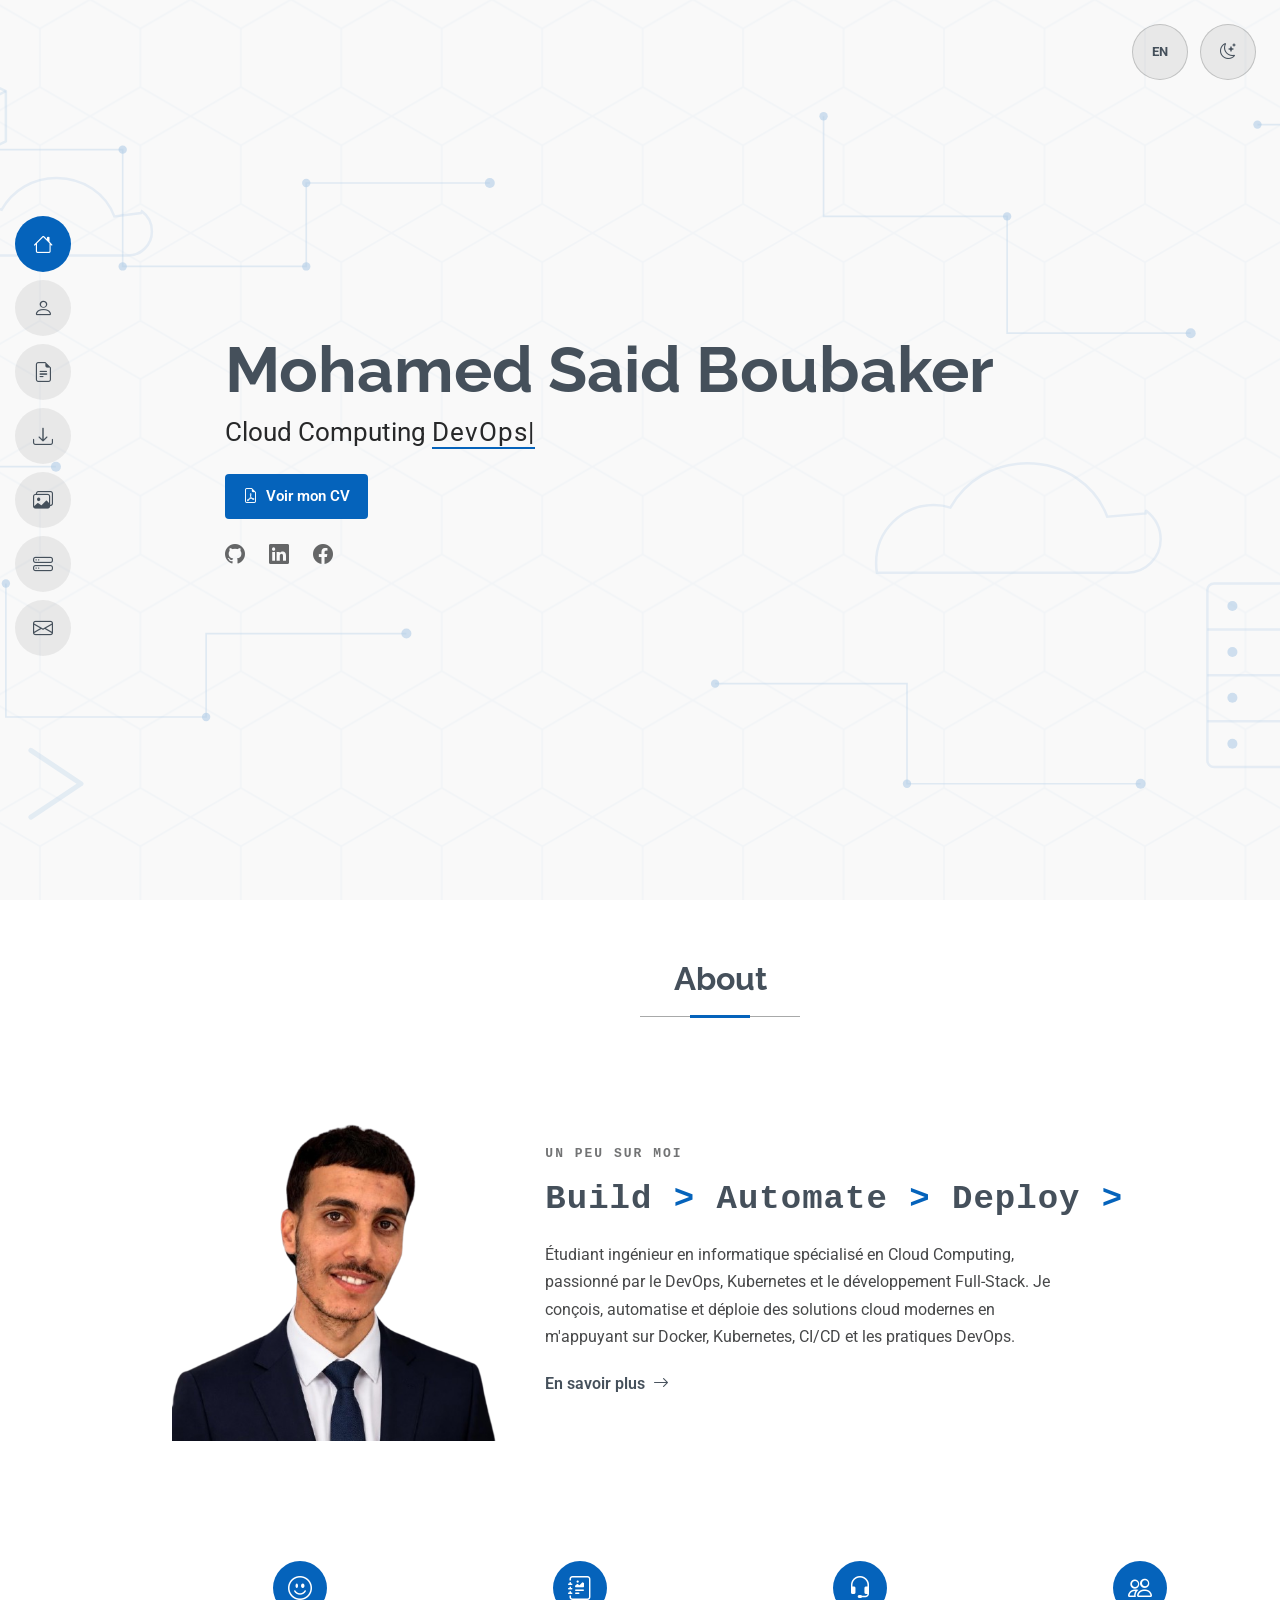
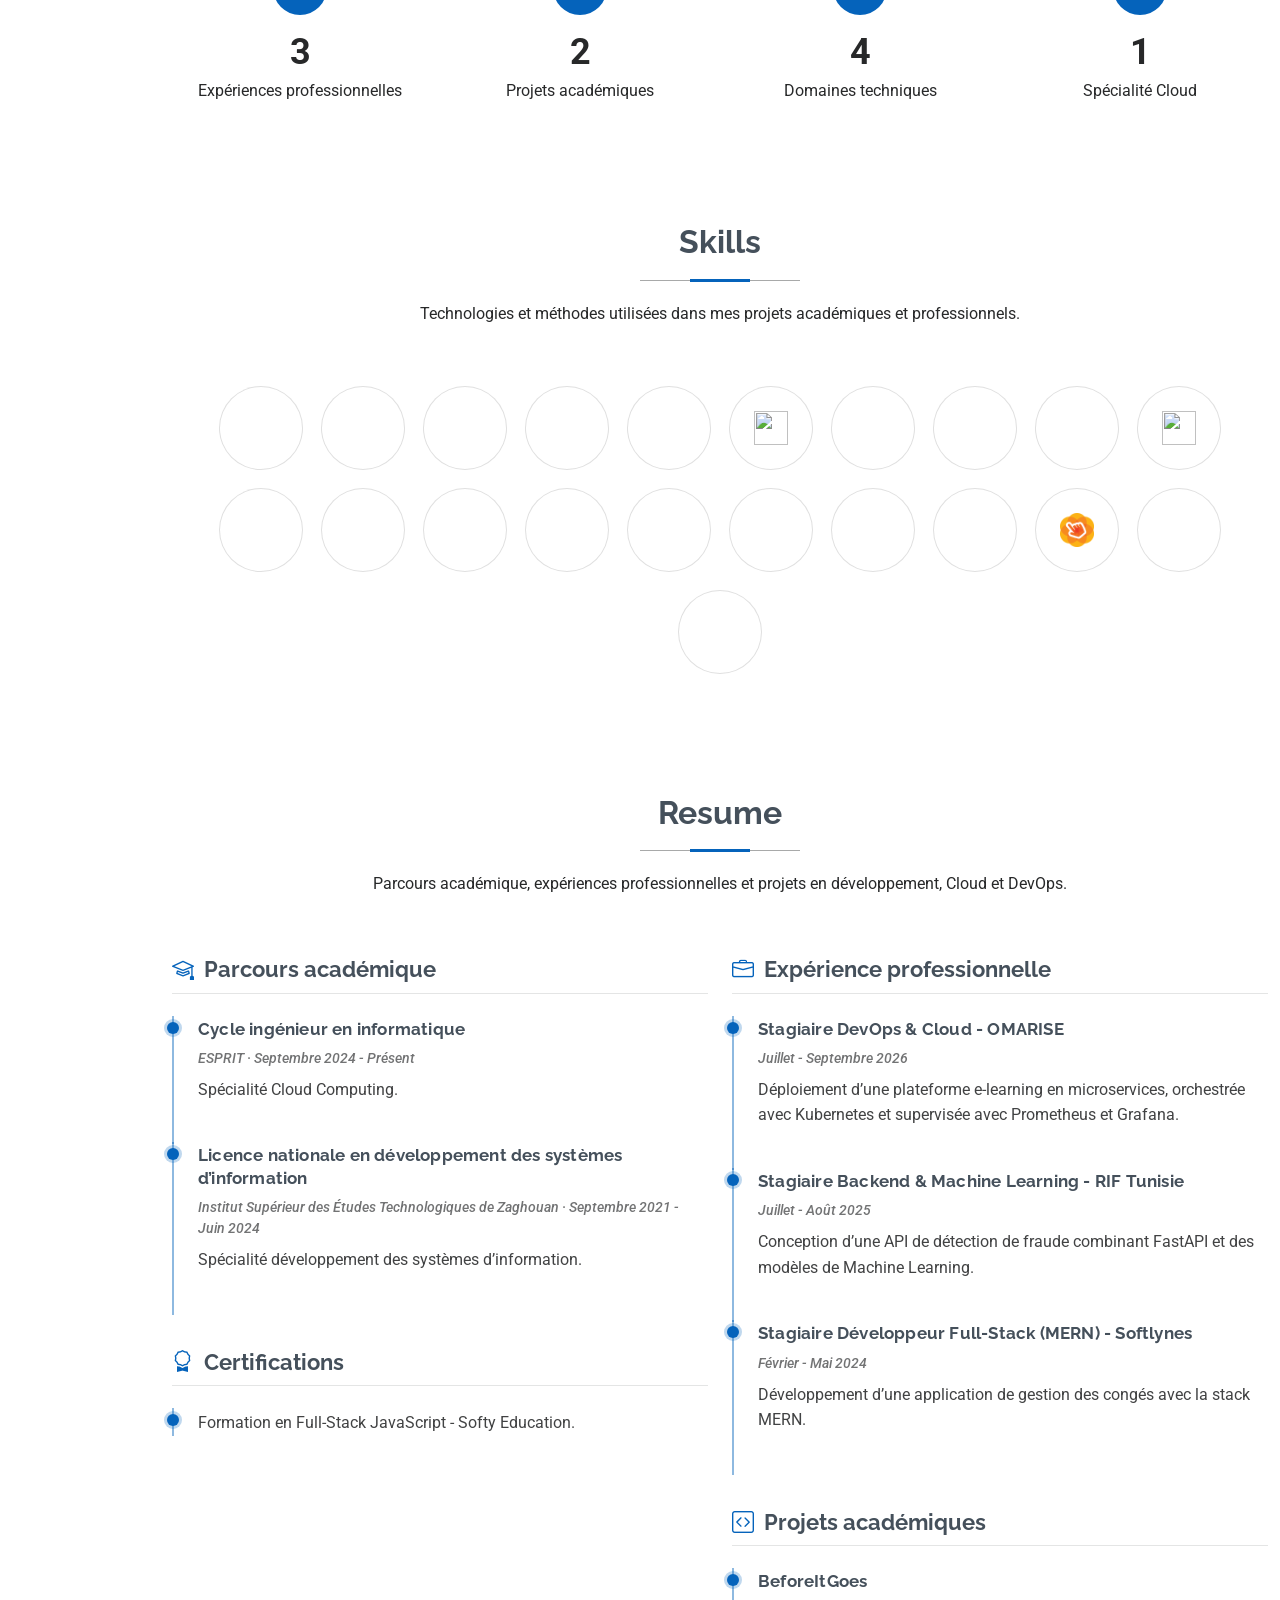
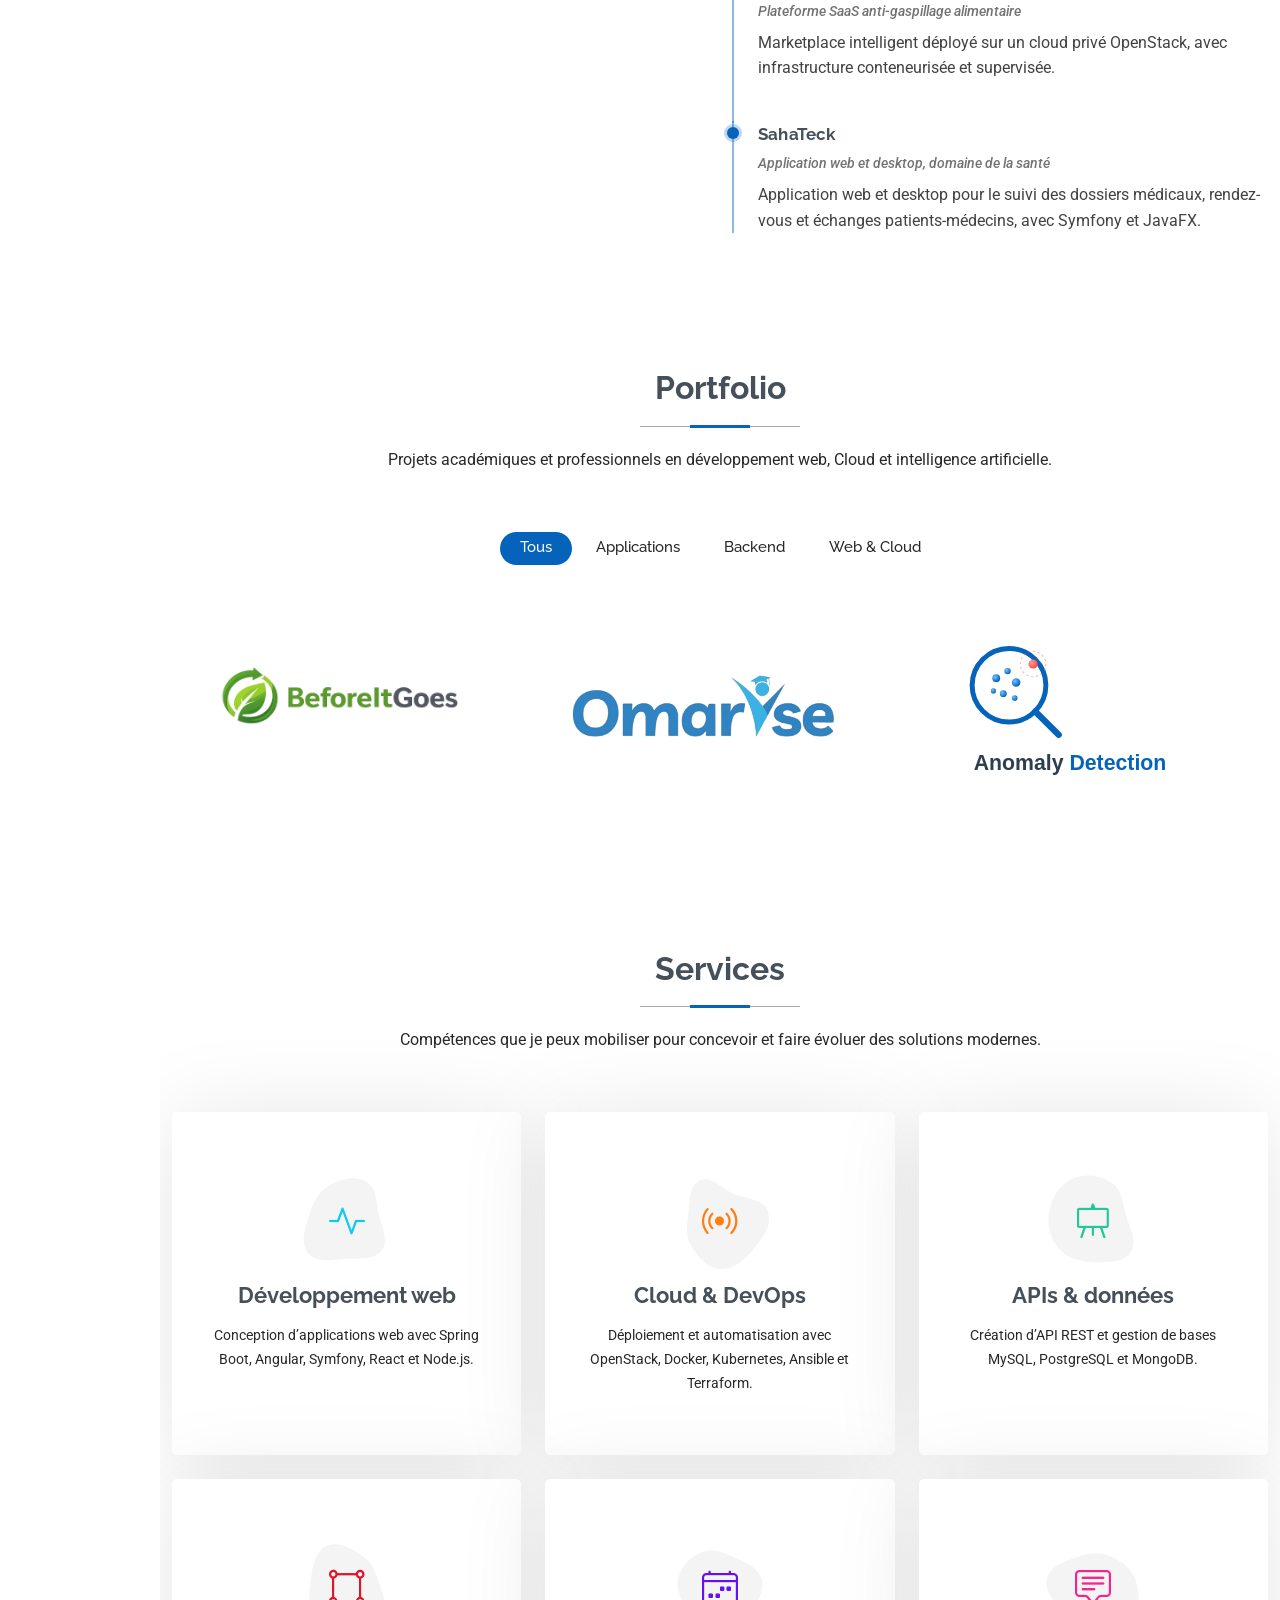
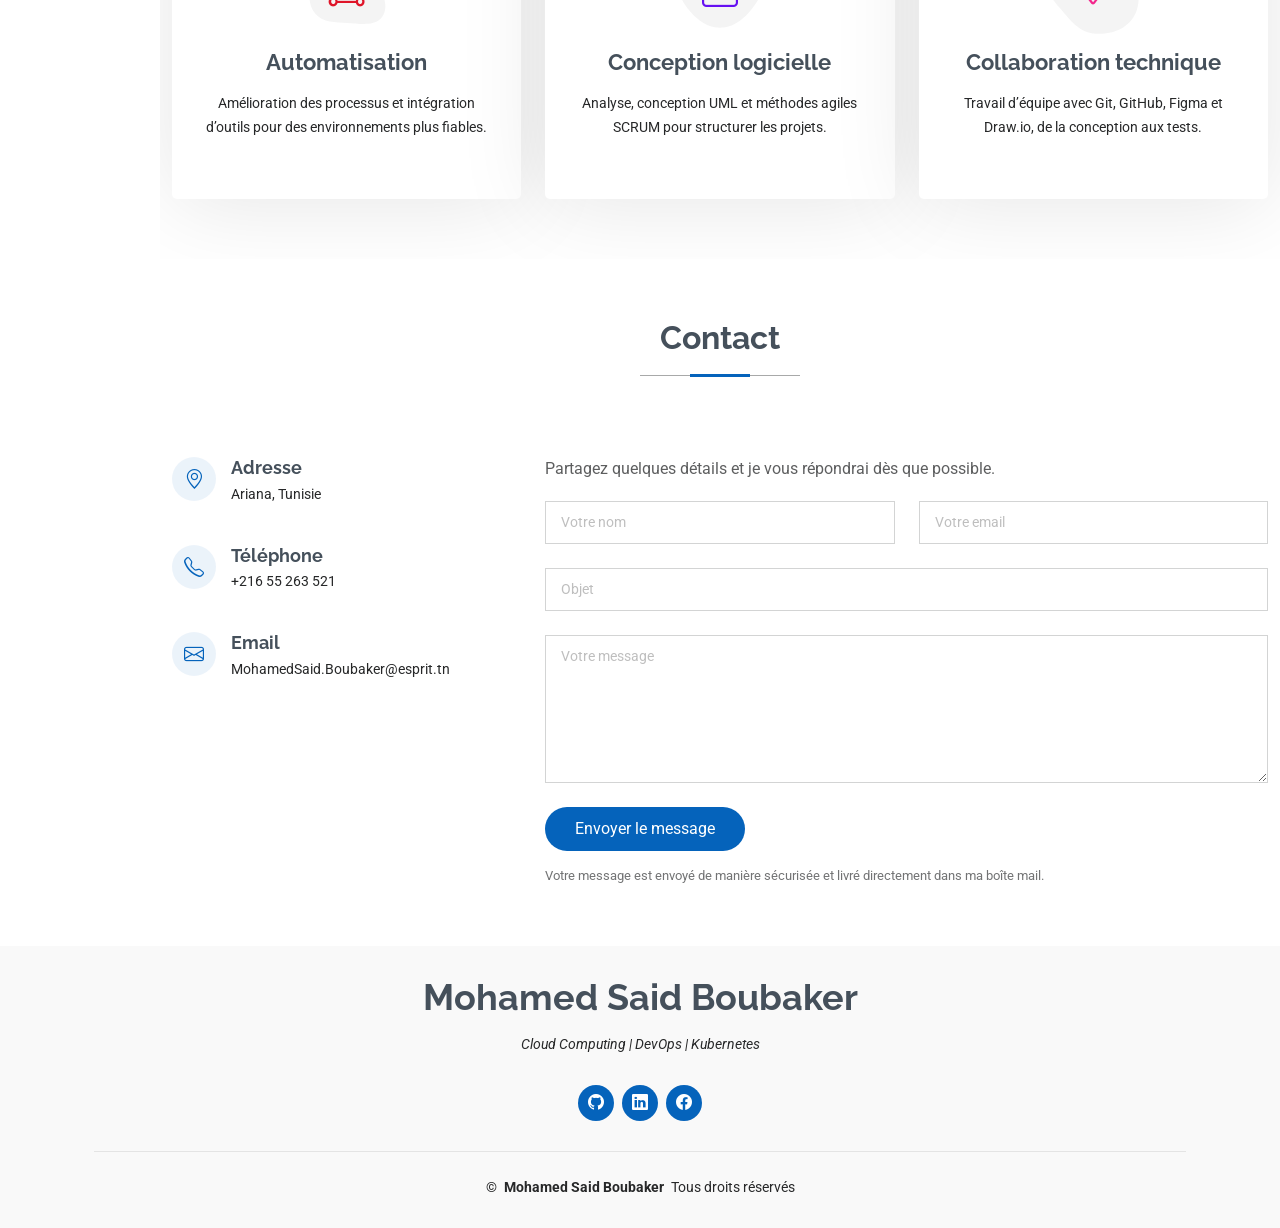
==== commit 5389174c: "Add intro and security note to contact form" ====
--- a/index.html
+++ b/index.html
@@ -444,6 +444,8 @@
 
           <div class="col-lg-8">
             <form action="https://formspree.io/f/mjykeezq" method="post" class="php-email-form" data-aos="fade-up" data-aos-delay="200">
+              <p class="contact-form-intro" data-i18n="contact.form.intro">Partagez quelques détails et je vous répondrai dès que possible.</p>
+
               <div class="row gy-4">
 
                 <div class="col-md-6">
@@ -462,10 +464,12 @@
                   <textarea class="form-control" name="message" rows="6" placeholder="Votre message" data-i18n-placeholder="contact.form.message" required=""></textarea>
                 </div>
 
-                <div class="col-md-12 text-center">
+                <div class="col-md-12">
                   <div class="loading" data-i18n="contact.form.loading">Envoi en cours</div>
 
                   <button type="submit" data-i18n="contact.form.submit">Envoyer le message</button>
+
+                  <p class="contact-form-note" data-i18n="contact.form.note">Votre message est envoyé de manière sécurisée et livré directement dans ma boîte mail.</p>
                 </div>
 
               </div>
--- a/assets/css/main.css
+++ b/assets/css/main.css
@@ -1075,13 +1075,15 @@
 }
 
 .portfolio .portfolio-marquee.is-filtered {
-  display: flex;
-  justify-content: center;
+  overflow: visible;
 }
 
 .portfolio .portfolio-marquee.is-filtered .portfolio-scroll-row {
   animation: none;
   transform: none;
+  width: 100%;
+  flex-wrap: wrap;
+  justify-content: center;
 }
 
 @keyframes portfolio-marquee-scroll {
@@ -1642,6 +1644,17 @@
   background: color-mix(in srgb, var(--accent-color), transparent 25%);
 }
 
+.contact .contact-form-intro {
+  color: color-mix(in srgb, var(--default-color), transparent 25%);
+  margin-bottom: 20px;
+}
+
+.contact .contact-form-note {
+  margin: 15px 0 0;
+  font-size: 13px;
+  color: color-mix(in srgb, var(--default-color), transparent 35%);
+}
+
 /*--------------------------------------------------------------
 # Portfolio Details Section
 --------------------------------------------------------------*/
